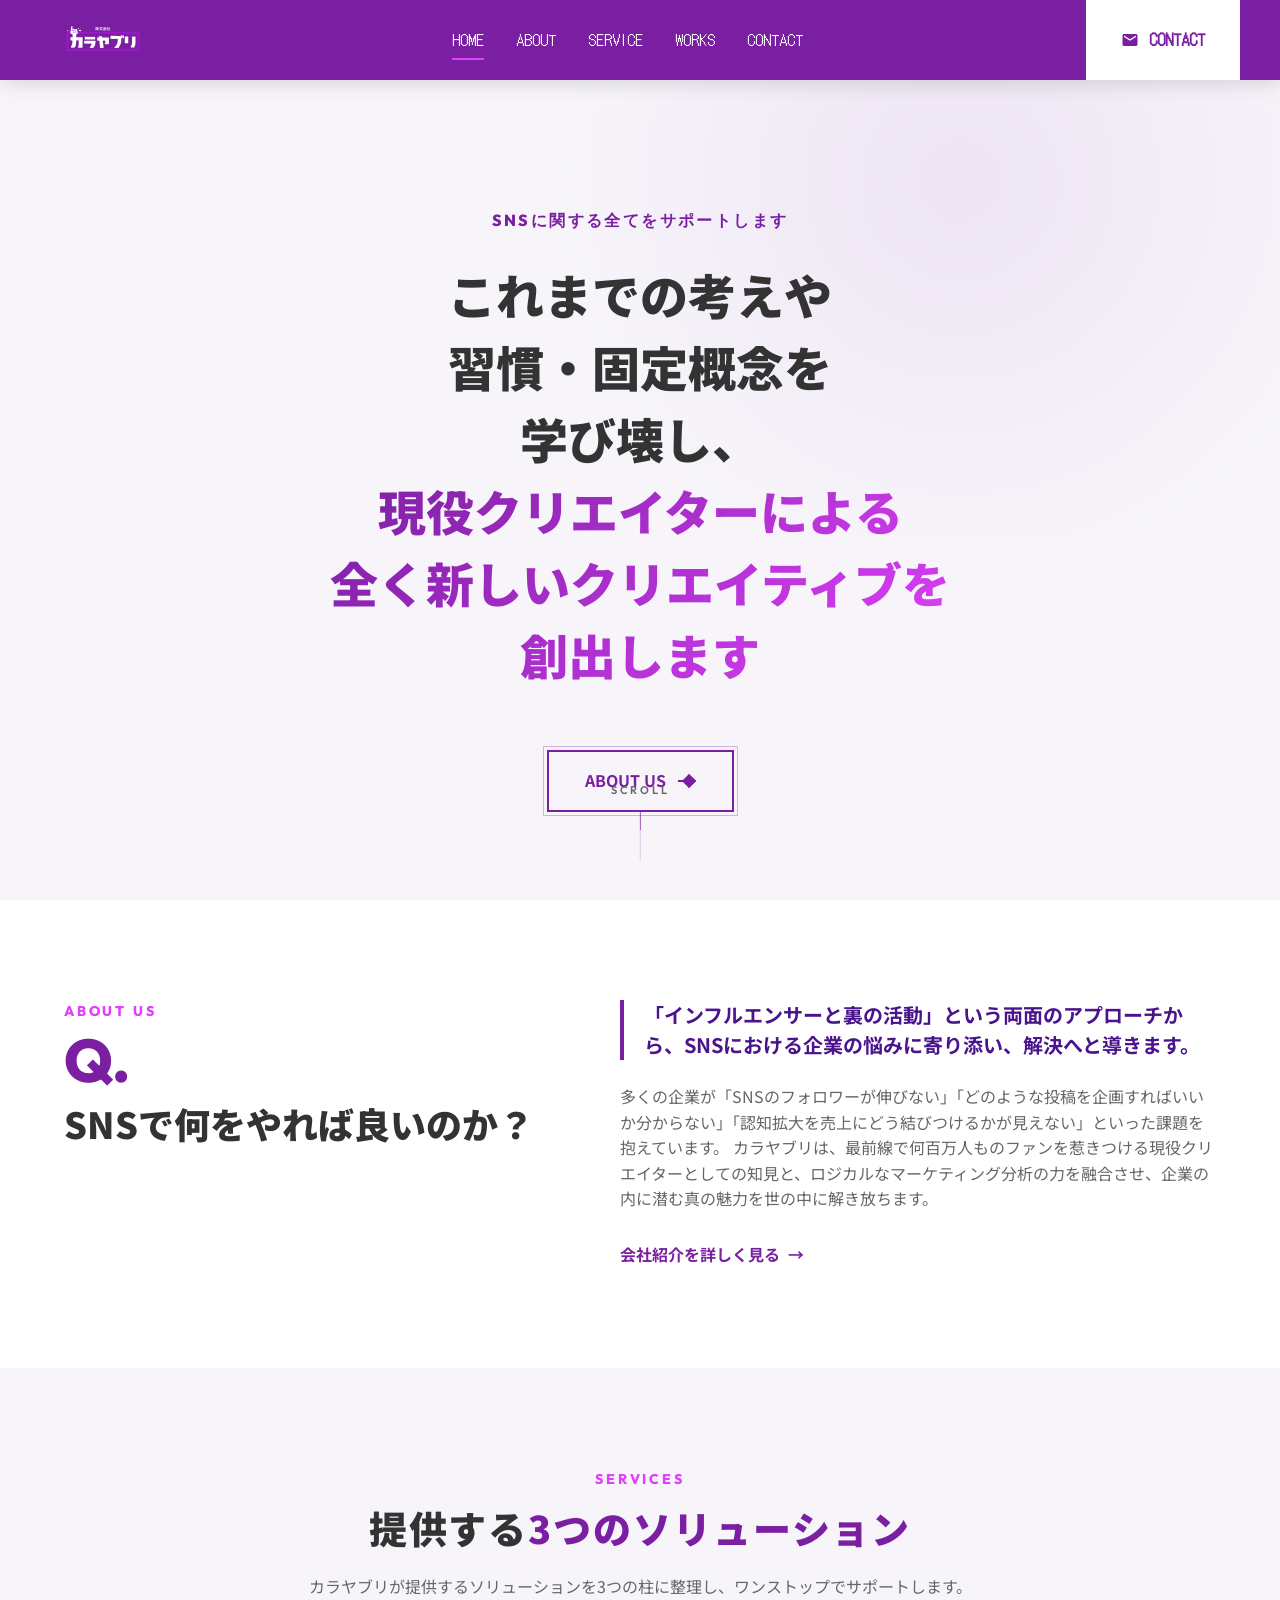
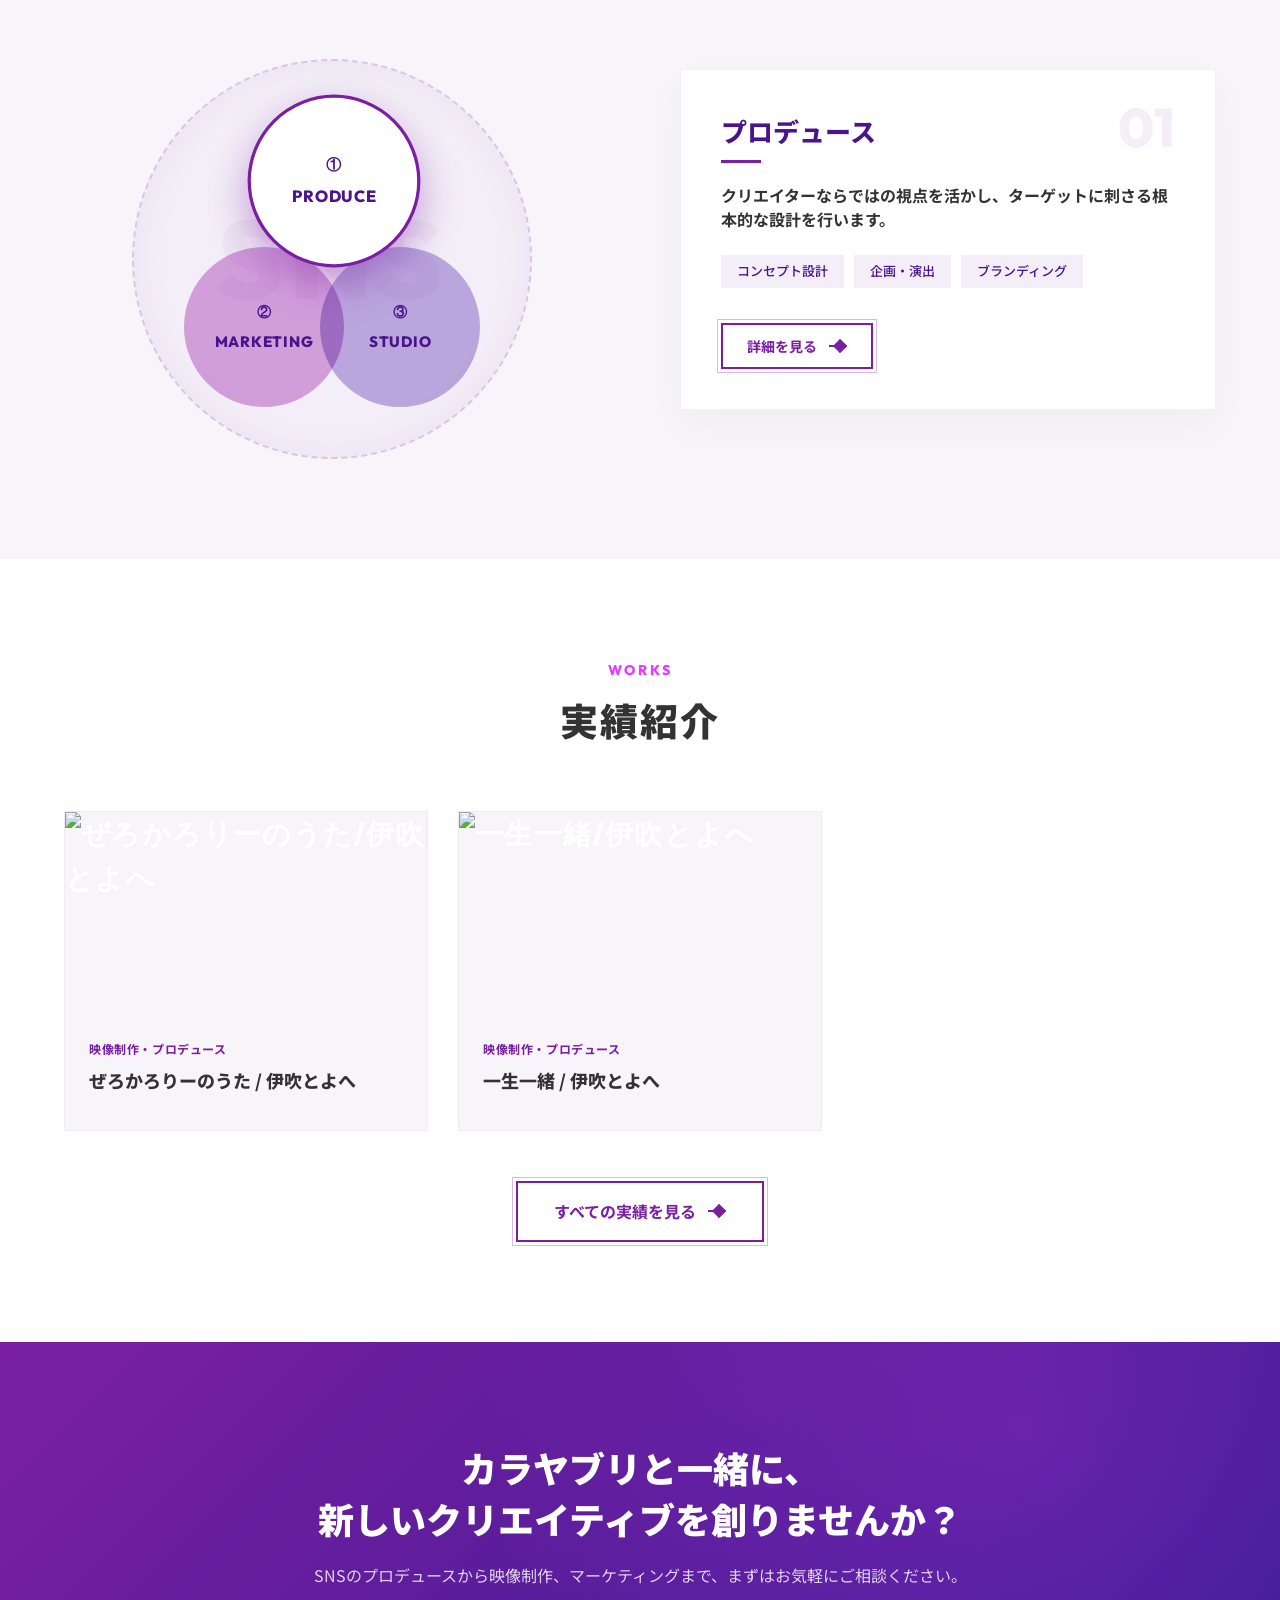
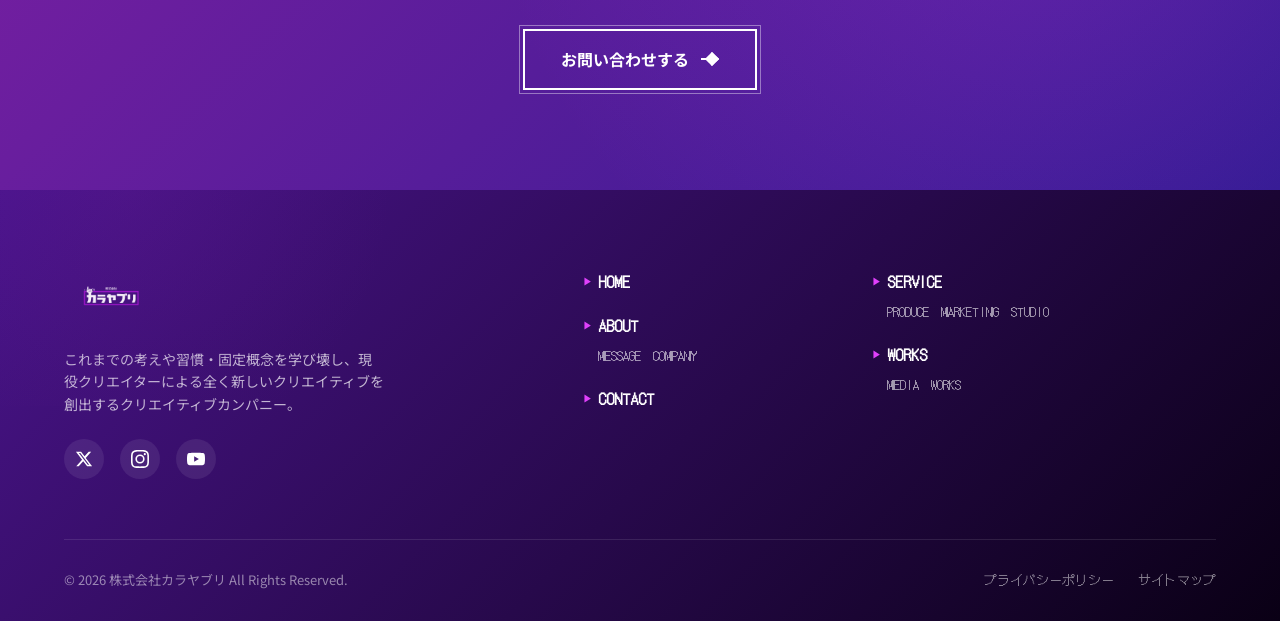
==== index.html @ 34d15735 "feat: 株式会社カラヤブリ コーポレートサイト初期リリース・更新適用" ====
<!DOCTYPE html>
<html lang="ja">
<head>
  <meta charset="UTF-8">
  <meta name="viewport" content="width=device-width, initial-scale=1.0">
  <title>株式会社カラヤブリ | 常識を学び壊し、新しいクリエイティブを創出する</title>
  <meta name="description" content="株式会社カラヤブリは、現役クリエイターによるプロデュース、マーケティング、映像制作を通じて、企業のSNSの悩みに寄り添いワンストップで解決へ導くクリエイティブカンパニーです。">
  <link rel="stylesheet" href="css/common.css?v=20260608">
  <link rel="stylesheet" href="css/pages.css?v=20260608">
</head>
<body>

  <script>
    // 同一セッションでの2回目以降のアクセス時はオープニングアニメーションをスキップ
    if (sessionStorage.getItem('visited-karayaburi')) {
      document.write('<style>#opening-overlay { display: none !important; }</style>');
    }
  </script>

  <!-- --- OPENING ANIMATION OVERLAY --- -->
  <div id="opening-overlay">
    <div class="opening-container">
      <div class="opening-logo-wrapper">
        <img id="opening-logo-img" src="assets/images/logo_outline.png" alt="株式会社カラヤブリ" style="width: 100%; max-width: 320px; height: auto; display: block; margin: 0 auto; opacity: 0;">
      </div>
    </div>
  </div>

  <!-- --- HEADER --- -->
  <header class="header">
    <div class="header-container">
      <a href="index.html" class="logo-link">
        <img src="assets/images/logo_outline.png" alt="株式会社カラヤブリ" class="logo-img">
      </a>
      
      <button class="hamburger-btn" aria-label="メニューを開く">
        <span></span>
        <span></span>
        <span></span>
      </button>

      <nav class="nav-menu">
        <div class="nav-item active"><a href="index.html">HOME</a></div>
        <div class="nav-item"><a href="about.html">ABOUT</a></div>
        <div class="nav-item"><a href="service.html">SERVICE</a></div>
        <div class="nav-item"><a href="works.html">WORKS</a></div>
        <div class="nav-item"><a href="contact.html">CONTACT</a></div>
        <a href="contact.html" class="nav-item-contact" style="display: none;">CONTACT</a>
      </nav>

      <a href="contact.html" class="header-contact-btn">
        <svg viewBox="0 0 24 24">
          <path d="M20 4H4c-1.1 0-1.99.9-1.99 2L2 18c0 1.1.9 2 2 2h16c1.1 0 2-.9 2-2V6c0-1.1-.9-2-2-2zm0 4l-8 5-8-5V6l8 5 8-5v2z"/>
        </svg>
        <span>CONTACT</span>
      </a>
    </div>
  </header>

  <!-- --- HERO SECTION --- -->
  <section class="hero">
    <div class="hero-bg-glow"></div>
    <div class="container hero-container-inner hero-text-only">
      <div class="hero-content">
        <p class="hero-sub">SNSに関する全てをサポートします</p>
        <h1 class="hero-title">
          これまでの考えや<br>
          習慣・固定概念を<br>
          学び壊し、<br>
          <span>現役クリエイターによる<br>全く新しいクリエイティブを<br>創出します</span>
        </h1>
        <div class="hero-action">
          <a href="about.html" class="btn-yaburi">
            <span>ABOUT US</span>
            <span class="arrow"></span>
          </a>
        </div>
      </div>
    </div>
    <div class="scroll-indicator">
      <span class="scroll-text">SCROLL</span>
      <div class="scroll-line"></div>
    </div>
  </section>

  <!-- --- ABOUT SECTION (Intro) --- -->
  <section class="home-about section-padding">
    <div class="container">
      <div class="home-about-grid">
        <div class="reveal-fade">
          <p class="section-subtitle">About Us</p>
          <!-- Q-styled Heading for problem raising -->
          <h2 class="problem-heading">
            <span class="q-badge">Q.</span> SNSで何をやれば良いのか？
          </h2>
        </div>
        <div class="reveal-fade reveal-delay-2">
          <p class="problem-answer">
            「インフルエンサーと裏の活動」という両面のアプローチから、SNSにおける企業の悩みに寄り添い、解決へと導きます。
          </p>
          <p class="problem-desc">
            多くの企業が「SNSのフォロワーが伸びない」「どのような投稿を企画すればいいか分からない」「認知拡大を売上にどう結びつけるかが見えない」といった課題を抱えています。
            カラヤブリは、最前線で何百万人ものファンを惹きつける現役クリエイターとしての知見と、ロジカルなマーケティング分析の力を融合させ、企業の内に潜む真の魅力を世の中に解き放ちます。
          </p>
          <a href="about.html" class="link-arrow">会社紹介を詳しく見る</a>
        </div>
      </div>
    </div>
  </section>

  <!-- --- SERVICE SECTION (Intro) --- -->
  <section class="home-service section-padding">
    <div class="container">
      <div class="section-title-wrap reveal-fade">
        <p class="section-subtitle">Services</p>
        <h2 class="section-title">提供する<span>3つのソリューション</span></h2>
        <p class="section-desc-sub">カラヤブリが提供するソリューションを3つの柱に整理し、ワンストップでサポートします。</p>
      </div>

      <!-- Interactive Venn Diagram Visualization -->
      <div class="service-diagram-container reveal-fade">
        <div class="service-diagram-wrap venn-style">
          <!-- Large Base representing SNS Area -->
          <div class="service-circle-bg">
            <span class="sns-bg-text">SNS</span>
            
            <!-- Three overlapping nested circles -->
            <div class="service-diag-part part-produce active" data-service="produce">
              <span class="part-num">①</span>
              <span class="part-label">PRODUCE</span>
            </div>
            
            <div class="service-diag-part part-marketing" data-service="marketing">
              <span class="part-num">②</span>
              <span class="part-label">MARKETING</span>
            </div>
            
            <div class="service-diag-part part-video" data-service="video">
              <span class="part-num">③</span>
              <span class="part-label">STUDIO</span>
            </div>
          </div>
        </div>

        <!-- Detail Cards switcher linked to diagram hover -->
        <div class="service-details-wrap">
          <!-- Card 1 -->
          <div class="service-detail-card active" id="service-detail-produce">
            <div class="card-num">01</div>
            <h3>プロデュース</h3>
            <p class="service-lead">クリエイターならではの視点を活かし、ターゲットに刺さる根本的な設計を行います。</p>
            <ul class="service-tags">
              <li>コンセプト設計</li>
              <li>企画・演出</li>
              <li>ブランディング</li>
            </ul>
            <a href="service.html" class="btn-yaburi small-btn">
              <span>詳細を見る</span>
              <span class="arrow"></span>
            </a>
          </div>
          <!-- Card 2 -->
          <div class="service-detail-card" id="service-detail-marketing">
            <div class="card-num">02</div>
            <h3>マーケティング</h3>
            <p class="service-lead">データやトレンドを活用し、SNSをビジネスの具体的な成果（売上や認知拡大）へ直結させます。</p>
            <ul class="service-tags">
              <li>マネタイズ</li>
              <li>集客</li>
              <li>広告運用</li>
              <li>分析</li>
            </ul>
            <a href="service.html" class="btn-yaburi small-btn">
              <span>詳細を見る</span>
              <span class="arrow"></span>
            </a>
          </div>
          <!-- Card 3 -->
          <div class="service-detail-card" id="service-detail-video">
            <div class="card-num">03</div>
            <h3>映像制作</h3>
            <p class="service-lead">企画から撮影・編集まで、あらゆるフォーマットに対応し、高品質なクリエイティブを制作します。</p>
            <ul class="service-tags">
              <li>広告動画</li>
              <li>ブランドCM</li>
              <li>スチール撮影</li>
              <li>SNS縦型動画</li>
            </ul>
            <a href="service.html" class="btn-yaburi small-btn">
              <span>詳細を見る</span>
              <span class="arrow"></span>
            </a>
          </div>
        </div>
      </div>
    </div>
  </section>

  <!-- --- WORKS SECTION (Intro) --- -->
  <section class="home-works section-padding">
    <div class="container">
      <div class="section-title-wrap reveal-fade">
        <p class="section-subtitle">Works</p>
        <h2 class="section-title">実績紹介</h2>
      </div>



      <!-- Video Works Showcase (Cards linking to YouTube) -->
      <div class="works-grid reveal-fade reveal-delay-2">
        <!-- Work 1 -->
        <a href="https://youtu.be/A1MLXP5Tsn0?si=dBFtoSz1M7Hn-1nl" target="_blank" class="works-card play-hover">
          <div class="works-thumbnail-wrapper">
            <div class="works-thumbnail">
              <img src="https://img.youtube.com/vi/A1MLXP5Tsn0/hqdefault.jpg" alt="ぜろかろりーのうた/伊吹とよへ" style="width: 100%; height: 100%; object-fit: cover;">
              <div class="play-icon-overlay">
                <svg viewBox="0 0 24 24"><path d="M8 5v14l11-7z"/></svg>
              </div>
            </div>
          </div>
          <div class="works-info">
            <span class="works-tag">映像制作・プロデュース</span>
            <h3 class="works-item-title">ぜろかろりーのうた / 伊吹とよへ</h3>
          </div>
        </a>

        <!-- Work 2 -->
        <a href="https://youtu.be/VbT0x2Kn_CU?si=xGglia--JVnFMGNK" target="_blank" class="works-card play-hover">
          <div class="works-thumbnail-wrapper">
            <div class="works-thumbnail">
              <img src="https://img.youtube.com/vi/VbT0x2Kn_CU/hqdefault.jpg" alt="一生一緒/伊吹とよへ" style="width: 100%; height: 100%; object-fit: cover;">
              <div class="play-icon-overlay">
                <svg viewBox="0 0 24 24"><path d="M8 5v14l11-7z"/></svg>
              </div>
            </div>
          </div>
          <div class="works-info">
            <span class="works-tag">映像制作・プロデュース</span>
            <h3 class="works-item-title">一生一緒 / 伊吹とよへ</h3>
          </div>
        </a>
      </div>

      <div class="works-more-btn reveal-fade reveal-delay-3" style="text-align: center; margin-top: 50px;">
        <a href="works.html" class="btn-yaburi">
          <span>すべての実績を見る</span>
          <span class="arrow"></span>
        </a>
      </div>
    </div>
  </section>


  <!-- --- CONTACT BANNER --- -->
  <section class="contact-banner section-padding">
    <div class="container reveal-fade">
      <div class="contact-banner-inner">
        <h2 class="banner-title">カラヤブリと一緒に、<br>新しいクリエイティブを創りませんか？</h2>
        <p class="banner-text">SNSのプロデュースから映像制作、マーケティングまで、まずはお気軽にご相談ください。</p>
        <a href="contact.html" class="btn-yaburi white-ver">
          <span>お問い合わせする</span>
          <span class="arrow"></span>
        </a>
      </div>
    </div>
  </section>

  <!-- --- FOOTER --- -->
  <footer class="footer">
    <div class="container">
      <div class="footer-main">
        <div class="footer-brand">
          <img src="assets/images/logo_outline.png" alt="株式会社カラヤブリ" class="footer-logo">
          <p class="desc">
            これまでの考えや習慣・固定概念を学び壊し、現役クリエイターによる全く新しいクリエイティブを創出するクリエイティブカンパニー。
          </p>
          <div class="footer-socials">
            <a href="#" class="footer-social-link" aria-label="X">
              <svg viewBox="0 0 24 24"><path d="M18.244 2.25h3.308l-7.227 8.26 8.502 11.24H16.17l-5.214-6.817L4.99 21.75H1.68l7.73-8.835L1.254 2.25H8.08l4.713 6.231zm-1.161 17.52h1.833L7.084 4.126H5.117z"/></svg>
            </a>
            <a href="#" class="footer-social-link" aria-label="Instagram">
              <svg viewBox="0 0 24 24"><path d="M12 2.163c3.204 0 3.584.012 4.85.07 3.252.148 4.771 1.691 4.919 4.919.058 1.265.069 1.645.069 4.849 0 3.205-.012 3.584-.069 4.849-.149 3.225-1.664 4.771-4.919 4.919-1.266.058-1.644.07-4.85.07-3.204 0-3.584-.012-4.849-.07-3.26-.149-4.771-1.699-4.919-4.92-.058-1.265-.07-1.644-.07-4.849 0-3.204.013-3.583.07-4.849.149-3.227 1.664-4.771 4.919-4.919 1.266-.057 1.645-.069 4.849-.069zM12 0C8.741 0 8.333.014 7.053.072 2.695.272.273 2.69.073 7.051.014 8.333 0 8.741 0 12c0 3.259.014 3.668.072 4.948.2 4.358 2.618 6.78 6.98 6.98 1.281.058 1.689.072 4.948.072 3.259 0 3.668-.014 4.948-.072 4.354-.2 6.782-2.618 6.979-6.98.059-1.28.073-1.689.073-4.948 0-3.259-.014-3.667-.072-4.947-.196-4.354-2.617-6.78-6.979-6.98C15.668.014 15.259 0 12 0zm0 5.838a6.162 6.162 0 100 12.324 6.162 6.162 0 000-12.324zM12 16a4 4 0 110-8 4 4 0 010 8zm6.406-11.845a1.44 1.44 0 100 2.881 1.44 1.44 0 000-2.881z"/></svg>
            </a>
            <a href="#" class="footer-social-link" aria-label="YouTube">
              <svg viewBox="0 0 24 24"><path d="M23.498 6.163a3.003 3.003 0 00-2.11-2.11C19.518 3.545 12 3.545 12 3.545s-7.518 0-9.388.508a3.003 3.003 0 00-2.11 2.11C0 8.033 0 12 0 12s0 3.967.502 5.837a3.003 3.003 0 002.11 2.11c1.87.508 9.388.508 9.388.508s7.518 0 9.388-.508a3.003 3.003 0 002.11-2.11C24 15.967 24 12 24 12s0-3.967-.502-5.837zM9.545 15.568V8.432L15.818 12l-6.273 3.568z"/></svg>
            </a>
          </div>
        </div>

        <!-- Hierarchy Links -->
        <div class="footer-hierarchy-col">
          <div class="footer-hierarchy-group">
            <a href="index.html" class="footer-hierarchy-parent">HOME</a>
          </div>
          <div class="footer-hierarchy-group">
            <a href="about.html" class="footer-hierarchy-parent">ABOUT</a>
            <div class="footer-hierarchy-children">
              <a href="about.html#message" class="footer-hierarchy-child">MESSAGE</a>
              <a href="about.html#company" class="footer-hierarchy-child">COMPANY</a>
            </div>
          </div>
          <div class="footer-hierarchy-group">
            <a href="contact.html" class="footer-hierarchy-parent">CONTACT</a>
          </div>
        </div>

        <div class="footer-hierarchy-col">
          <div class="footer-hierarchy-group">
            <a href="service.html" class="footer-hierarchy-parent">SERVICE</a>
            <div class="footer-hierarchy-children">
              <a href="service.html#produce" class="footer-hierarchy-child">PRODUCE</a>
              <a href="service.html#marketing" class="footer-hierarchy-child">MARKETING</a>
              <a href="service.html#video" class="footer-hierarchy-child">STUDIO</a>
            </div>
          </div>
          <div class="footer-hierarchy-group">
            <a href="works.html" class="footer-hierarchy-parent">WORKS</a>
            <div class="footer-hierarchy-children">
              <a href="works.html#own-media" class="footer-hierarchy-child">MEDIA</a>
              <a href="works.html#video-works" class="footer-hierarchy-child">WORKS</a>
            </div>
          </div>
        </div>
      </div>

      <div class="footer-bottom">
        <p class="copyright">&copy; 2026 株式会社カラヤブリ All Rights Reserved.</p>
        <div class="footer-bottom-links">
          <a href="#" class="footer-bottom-link">プライバシーポリシー</a>
          <a href="#" class="footer-bottom-link">サイトマップ</a>
        </div>
      </div>
    </div>
  </footer>

  <script src="js/gsap.min.js"></script>
  <script src="js/main.js?v=20260608"></script>
</body>
</html>
---- css/common.css ----
@import url('https://fonts.googleapis.com/css2?family=DotGothic16&family=Noto+Sans+JP:wght@300;400;500;700;900&family=Outfit:wght@300;400;600;800&display=swap');

/* --- CSS Variables --- */
:root {
  --primary-color: #7B1FA2;      /* ディープパープル */
  --primary-light: #9C27B0;
  --primary-dark: #4A148C;
  --accent-color: #E040FB;       /* ネオンバイオレット */
  --base-color: #FFFFFF;
  --bg-color: #F7F5FA;           /* 極めて薄いグレー・パープル */
  --text-dark: #333333;
  --text-muted: #666666;
  --text-light: #FFFFFF;
  --font-jp: 'Noto Sans JP', sans-serif;
  --font-en: 'Outfit', sans-serif;
  --font-pixel: 'DotGothic16', sans-serif;
  --transition-smooth: all 0.4s cubic-bezier(0.25, 1, 0.5, 1);
  --transition-fast: all 0.2s ease;
  --header-height: 80px;
}

/* --- Reset & Base Styles --- */
*, *::before, *::after {
  box-sizing: border-box;
  margin: 0;
  padding: 0;
}

html {
  scroll-behavior: smooth;
  font-size: 16px;
}

body {
  font-family: var(--font-jp);
  background-color: var(--bg-color);
  color: var(--text-dark);
  line-height: 1.6;
  overflow-x: hidden;
  -webkit-font-smoothing: antialiased;
}

a {
  color: inherit;
  text-decoration: none;
  transition: var(--transition-fast);
}

img {
  max-width: 100%;
  height: auto;
  display: block;
}

li {
  list-style: none;
}

/* --- Layout Containers --- */
.container {
  max-width: 1200px;
  margin: 0 auto;
  padding: 0 24px;
  width: 100%;
}

.section-padding {
  padding: 100px 0;
}

/* --- Custom Scrollbar --- */
::-webkit-scrollbar {
  width: 8px;
}
::-webkit-scrollbar-track {
  background: var(--bg-color);
}
::-webkit-scrollbar-thumb {
  background: var(--primary-light);
  border-radius: 4px;
}
::-webkit-scrollbar-thumb:hover {
  background: var(--primary-color);
}

/* --- Mouse Stalker (Custom Cursor) --- */
.mouse-stalker-dot,
.mouse-stalker-circle {
  position: fixed;
  top: 0;
  left: 0;
  border-radius: 50%;
  pointer-events: none;
  z-index: 9999;
  transform: translate(-50%, -50%);
  transition: width 0.3s, height 0.3s, background-color 0.3s, border-color 0.3s;
}

.mouse-stalker-dot {
  width: 8px;
  height: 8px;
  background-color: var(--primary-color);
}

.mouse-stalker-circle {
  width: 40px;
  height: 40px;
  border: 1px solid rgba(123, 31, 162, 0.4);
  will-change: transform;
}

/* Cursor Hover States */
body.cursor-hover .mouse-stalker-dot {
  width: 4px;
  height: 4px;
  background-color: var(--accent-color);
}

body.cursor-hover .mouse-stalker-circle {
  width: 60px;
  height: 60px;
  border-color: var(--accent-color);
  background-color: rgba(224, 64, 251, 0.05);
  box-shadow: 0 0 15px rgba(224, 64, 251, 0.3);
}

/* Add view badge inside stalker */
.mouse-stalker-circle::after {
  content: '';
  position: absolute;
  top: 50%;
  left: 50%;
  transform: translate(-50%, -50%);
  font-family: var(--font-en);
  font-size: 10px;
  font-weight: 800;
  color: var(--accent-color);
  letter-spacing: 0.1em;
  opacity: 0;
  transition: opacity 0.3s;
}

body.cursor-hover-view .mouse-stalker-circle::after {
  content: 'VIEW';
  opacity: 1;
}

body.cursor-hover-play .mouse-stalker-circle::after {
  content: 'PLAY';
  opacity: 1;
}

@media (max-width: 1024px) {
  /* Disable custom cursor on touch devices */
  .mouse-stalker-dot,
  .mouse-stalker-circle {
    display: none !important;
  }
}

/* --- Header Styles --- */
.header {
  position: fixed;
  top: 0;
  left: 0;
  width: 100%;
  height: var(--header-height);
  background-color: var(--primary-color); /* 紫に変更 */
  backdrop-filter: blur(10px);
  -webkit-backdrop-filter: blur(10px);
  z-index: 1000;
  box-shadow: 0 2px 20px rgba(0, 0, 0, 0.15);
  transition: var(--transition-smooth);
}

.header.header-scrolled {
  height: 70px;
  background-color: var(--primary-dark); /* スクロール後は深い紫 */
  box-shadow: 0 4px 30px rgba(0, 0, 0, 0.2);
}

.header-container {
  display: flex;
  justify-content: space-between;
  align-items: center;
  height: 100%;
  max-width: 1440px;
  margin: 0 auto;
  padding: 0 40px;
  position: relative;
}

.logo-link {
  display: flex;
  align-items: center;
  height: 100%;
}

.logo-img {
  height: 100%;
  max-height: 80px;
  padding: 4px 0;
  object-fit: contain;
  transition: var(--transition-smooth);
}

.header-scrolled .logo-img {
  height: 100%;
  max-height: 70px;
  padding: 2px 0;
}

.nav-menu {
  display: flex;
  align-items: center;
  gap: 32px;
  height: 100%;
}

.nav-item {
  position: relative;
  font-family: var(--font-pixel); /* ピクセル風フォント */
  font-weight: 500;
  font-size: 15px;
  color: var(--text-light); /* 文字色を白に変更 */
}

.nav-item a {
  padding: 8px 0;
  display: inline-block;
}

.nav-item a::after {
  content: '';
  position: absolute;
  bottom: 0;
  left: 0;
  width: 0;
  height: 2px;
  background-color: var(--accent-color); /* アンダーラインをネオンバイオレットに */
  transition: var(--transition-smooth);
}

.nav-item:hover a::after,
.nav-item.active a::after {
  width: 100%;
}

/* Contact Button inside Header */
.header-contact-btn {
  display: flex;
  align-items: center;
  justify-content: center;
  gap: 10px;
  background-color: var(--base-color); /* ボタン背景を白に変更 */
  color: var(--primary-color) !important; /* テキスト色を紫に */
  font-family: var(--font-pixel); /* ピクセル風フォント */
  font-weight: 600;
  height: 100%;
  padding: 0 35px;
  transition: var(--transition-smooth);
  position: relative;
  overflow: hidden;
}

.header-contact-btn::before {
  content: '';
  position: absolute;
  top: 0;
  left: -100%;
  width: 100%;
  height: 100%;
  background: linear-gradient(90deg, transparent, rgba(255, 255, 255, 0.2), transparent);
  transition: 0.5s;
}

.header-contact-btn:hover {
  background-color: var(--accent-color); /* ホバー時はネオンバイオレット */
  color: var(--text-light) !important; /* 白文字に */
  box-shadow: 0 0 20px rgba(224, 64, 251, 0.6);
}

.header-contact-btn:hover::before {
  left: 100%;
}

.header-contact-btn svg {
  width: 18px;
  height: 18px;
  fill: currentColor;
  transition: var(--transition-smooth);
}

.header-contact-btn:hover svg {
  transform: scale(1.1) rotate(-5deg);
}

/* Hamburger Menu Button */
.hamburger-btn {
  display: none;
  flex-direction: column;
  justify-content: space-between;
  width: 30px;
  height: 20px;
  background: transparent;
  border: none;
  cursor: pointer;
  z-index: 1100;
}

.hamburger-btn span {
  display: block;
  width: 100%;
  height: 2px;
  background-color: var(--text-light); /* 白に変更 */
  transition: var(--transition-smooth);
  transform-origin: left center;
}

/* --- Mobile Menu --- */
@media (max-width: 1024px) {
  .header-container {
    padding: 0 24px;
  }
  .nav-menu {
    position: fixed;
    top: 0;
    right: -100%;
    width: 80%;
    max-width: 400px;
    height: 100vh;
    background-color: rgba(255, 255, 255, 0.98);
    box-shadow: -10px 0 30px rgba(0, 0, 0, 0.1);
    flex-direction: column;
    justify-content: center;
    align-items: flex-start;
    padding: 100px 40px;
    gap: 24px;
    transition: var(--transition-smooth);
  }

  .nav-menu.active {
    right: 0;
  }

  .nav-item {
    width: 100%;
    font-size: 20px;
    color: var(--text-dark);
  }

  .header-contact-btn {
    display: none; /* In mobile, place contact in navigation menu or footer */
  }

  .nav-item-contact {
    display: flex !important;
    width: 100%;
    background-color: var(--primary-color);
    color: #fff !important;
    padding: 15px;
    border-radius: 8px;
    justify-content: center;
    align-items: center;
    font-size: 18px;
    margin-top: 20px;
  }

  .hamburger-btn {
    display: flex;
  }

  .hamburger-btn.active span {
    background-color: var(--text-dark);
  }

  .hamburger-btn.active span:nth-child(1) {
    transform: rotate(45deg);
  }
  .hamburger-btn.active span:nth-child(2) {
    opacity: 0;
  }
  .hamburger-btn.active span:nth-child(3) {
    transform: rotate(-45deg);
  }
}

/* --- Footer Styles --- */
.footer {
  background: linear-gradient(135deg, #4A148C 0%, #0A0015 100%);
  color: var(--text-light);
  padding: 80px 0 30px;
  position: relative;
  overflow: hidden;
}

.footer::before {
  content: '';
  position: absolute;
  top: -50%;
  left: -20%;
  width: 60%;
  height: 100%;
  background: radial-gradient(circle, rgba(123, 31, 162, 0.15) 0%, transparent 60%);
  pointer-events: none;
}

.footer-main {
  display: grid;
  grid-template-columns: 2fr 1fr 1.5fr;
  gap: 60px;
  margin-bottom: 60px;
}

@media (max-width: 768px) {
  .footer-main {
    grid-template-columns: 1fr;
    gap: 40px;
  }
}

.footer-brand .footer-logo {
  height: 54px;
  margin-bottom: 24px;
}

.footer-brand .desc {
  font-size: 14px;
  color: rgba(255, 255, 255, 0.7);
  max-width: 320px;
  margin-bottom: 24px;
}

.footer-socials {
  display: flex;
  gap: 16px;
}

.footer-social-link {
  width: 40px;
  height: 40px;
  border-radius: 50%;
  background-color: rgba(255, 255, 255, 0.08);
  display: flex;
  align-items: center;
  justify-content: center;
  transition: var(--transition-smooth);
}

.footer-social-link:hover {
  background-color: var(--accent-color);
  transform: translateY(-3px);
  box-shadow: 0 0 15px rgba(224, 64, 251, 0.6);
}

.footer-social-link svg {
  width: 18px;
  height: 18px;
  fill: var(--text-light);
}

.footer-links-title {
  font-family: var(--font-pixel); /* ピクセル風フォント */
  font-size: 16px;
  font-weight: 700;
  margin-bottom: 24px;
  position: relative;
  padding-bottom: 8px;
}

.footer-links-title::after {
  content: '';
  position: absolute;
  bottom: 0;
  left: 0;
  width: 30px;
  height: 2px;
  background-color: var(--accent-color);
}

.footer-links-list {
  display: flex;
  flex-direction: column;
  gap: 12px;
}

.footer-link-item {
  font-family: var(--font-pixel); /* ピクセル風フォント */
  font-size: 14px;
  color: rgba(255, 255, 255, 0.7);
  transition: var(--transition-fast);
}

.footer-link-item:hover {
  color: var(--accent-color);
  padding-left: 5px;
}

/* Footer Hierarchy Links */
.footer-hierarchy-col {
  display: flex;
  flex-direction: column;
  gap: 20px;
}

.footer-hierarchy-group {
  display: flex;
  flex-direction: column;
  gap: 8px;
}

.footer-hierarchy-parent {
  font-family: var(--font-pixel); /* ピクセル風フォント */
  font-weight: 700;
  font-size: 15px;
  color: var(--text-light);
  display: flex;
  align-items: center;
  gap: 6px;
}

.footer-hierarchy-parent::before {
  content: '▶';
  font-size: 9px;
  color: var(--accent-color);
}

.footer-hierarchy-children {
  display: flex;
  flex-wrap: wrap;
  gap: 12px;
  padding-left: 15px;
}

.footer-hierarchy-child {
  font-family: var(--font-pixel); /* ピクセル風フォント */
  font-size: 13px;
  color: rgba(255, 255, 255, 0.6);
}

.footer-hierarchy-child:hover {
  color: var(--accent-color);
}

.footer-bottom {
  border-top: 1px solid rgba(255, 255, 255, 0.1);
  padding-top: 30px;
  display: flex;
  justify-content: space-between;
  align-items: center;
  flex-wrap: wrap;
  gap: 20px;
}

.footer-bottom .copyright {
  font-size: 13px;
  color: rgba(255, 255, 255, 0.5);
}

.footer-bottom-links {
  display: flex;
  gap: 24px;
}

.footer-bottom-link {
  font-family: var(--font-pixel); /* ピクセル風フォント */
  font-size: 13px;
  color: rgba(255, 255, 255, 0.5);
}

.footer-bottom-link:hover {
  color: var(--accent-color);
}

@media (max-width: 768px) {
  .footer-bottom {
    flex-direction: column-reverse;
    align-items: center;
    text-align: center;
  }
}

/* --- Common UI Components & Shatter Effect --- */
/* Common Sections Heading */
.section-title-wrap {
  text-align: center;
  margin-bottom: 60px;
  position: relative;
}

.section-title {
  font-family: var(--font-jp);
  font-weight: 900;
  font-size: 38px;
  letter-spacing: 0.05em;
  color: var(--text-dark);
  display: inline-block;
  position: relative;
  z-index: 1;
}

.section-title span {
  color: var(--primary-color);
}

.section-subtitle {
  font-family: var(--font-en);
  font-weight: 800;
  font-size: 14px;
  color: var(--accent-color);
  letter-spacing: 0.2em;
  text-transform: uppercase;
  margin-bottom: 8px;
}

/* Shatter Effect Button (KARA-YABURI style) */
.btn-yaburi {
  display: inline-flex;
  align-items: center;
  justify-content: center;
  gap: 12px;
  background-color: transparent;
  color: var(--primary-color);
  font-weight: 700;
  font-size: 16px;
  padding: 16px 36px;
  border: 2px solid var(--primary-color);
  position: relative;
  cursor: pointer;
  overflow: visible; /* To allow broken lines to fly out */
  transition: color 0.3s;
  z-index: 1;
  border-radius: 0; /* Keep it structural like the logo */
}

/* Base custom frame representing the broken rectangle in the logo */
.btn-yaburi::before {
  content: '';
  position: absolute;
  top: -6px;
  left: -6px;
  right: -6px;
  bottom: -6px;
  border: 1px solid rgba(123, 31, 162, 0.3);
  pointer-events: none;
  transition: var(--transition-smooth);
}

/* Inner filling on hover */
.btn-yaburi::after {
  content: '';
  position: absolute;
  top: 0;
  left: 0;
  width: 100%;
  height: 100%;
  background-color: var(--primary-color);
  z-index: -1;
  transform: scaleX(0);
  transform-origin: right;
  transition: transform 0.4s cubic-bezier(0.77, 0, 0.175, 1);
}

.btn-yaburi:hover {
  color: var(--text-light);
}

.btn-yaburi:hover::after {
  transform: scaleX(1);
  transform-origin: left;
}

.btn-yaburi:hover::before {
  border-color: var(--accent-color);
  transform: scale(1.05);
  box-shadow: 0 0 15px rgba(224, 64, 251, 0.3);
}

/* Shattering arrow inside button */
.btn-yaburi .arrow {
  display: inline-block;
  width: 18px;
  height: 18px;
  position: relative;
  transition: var(--transition-smooth);
}

.btn-yaburi .arrow::before,
.btn-yaburi .arrow::after {
  content: '';
  position: absolute;
  background-color: currentColor;
}

.btn-yaburi .arrow::before {
  top: 8px;
  left: 0;
  width: 14px;
  height: 2px;
}

.btn-yaburi .arrow::after {
  top: 4px;
  right: 2px;
  width: 10px;
  height: 10px;
  border-top: 2px solid currentColor;
  border-right: 2px solid currentColor;
  transform: rotate(45deg);
}

.btn-yaburi:hover .arrow {
  transform: translateX(6px);
}

/* --- Scroll Animation (JS classes) --- */
.reveal-fade {
  opacity: 0;
  transform: translateY(30px);
  transition: opacity 0.8s ease, transform 0.8s ease;
}

.reveal-fade.revealed {
  opacity: 1;
  transform: translateY(0);
}

.reveal-delay-1 { transition-delay: 0.15s; }
.reveal-delay-2 { transition-delay: 0.3s; }
.reveal-delay-3 { transition-delay: 0.45s; }
---- css/pages.css ----
/* --- HERO SECTION --- */
.hero {
  position: relative;
  min-height: 100vh;
  padding-top: calc(var(--header-height) + 40px);
  display: flex;
  align-items: center;
  background-color: var(--bg-color);
  overflow: hidden;
}

.hero-bg-glow {
  position: absolute;
  top: -20%;
  right: -10%;
  width: 70%;
  height: 80%;
  background: radial-gradient(circle, rgba(123, 31, 162, 0.08) 0%, transparent 70%);
  z-index: 0;
  pointer-events: none;
}

.hero-container-inner {
  display: grid;
  grid-template-columns: 1.1fr 0.9fr;
  gap: 40px;
  align-items: center;
  position: relative;
  z-index: 1;
}

.hero-container-inner.hero-text-only {
  display: flex;
  flex-direction: column;
  justify-content: center;
  align-items: center;
  text-align: center;
  grid-template-columns: none;
  gap: 0;
  width: 100%;
}

.hero-content {
  max-width: 680px;
}

.hero-text-only .hero-content {
  max-width: 850px;
  margin: 0 auto;
  display: flex;
  flex-direction: column;
  align-items: center;
}

.hero-text-only .hero-title {
  font-size: 48px;
  line-height: 1.5;
  margin-bottom: 40px;
}

.hero-text-only .hero-sub {
  padding-left: 0;
  margin-bottom: 24px;
}

.hero-text-only .hero-sub::before {
  display: none;
}

.hero-sub {
  font-family: var(--font-en);
  font-size: 16px;
  font-weight: 800;
  color: var(--primary-color);
  letter-spacing: 0.15em;
  text-transform: uppercase;
  margin-bottom: 20px;
  position: relative;
  display: inline-block;
  padding-left: 30px;
}

.hero-sub::before {
  content: '';
  position: absolute;
  left: 0;
  top: 50%;
  transform: translateY(-50%);
  width: 20px;
  height: 2px;
  background-color: var(--primary-color);
}

.hero-title {
  font-family: var(--font-jp);
  font-weight: 900;
  font-size: 42px;
  line-height: 1.4;
  color: var(--text-dark);
  margin-bottom: 35px;
}

.hero-title span {
  background: linear-gradient(135deg, var(--primary-color) 0%, var(--accent-color) 100%);
  -webkit-background-clip: text;
  -webkit-text-fill-color: transparent;
  display: inline-block;
}

.hero-action {
  margin-top: 20px;
}

/* Hero Panels (Angled Parallax) */
.hero-visual {
  position: relative;
  width: 100%;
  height: 520px;
}

.parallax-wrapper {
  position: relative;
  width: 100%;
  height: 100%;
}

.parallax-panel {
  position: absolute;
  overflow: hidden;
  box-shadow: 0 15px 35px rgba(74, 20, 140, 0.15);
  border: 1px solid rgba(255, 255, 255, 0.3);
  transition: var(--transition-smooth);
}

.parallax-panel img {
  width: 100%;
  height: 100%;
  object-fit: cover;
  transform: scale(1.05);
  transition: transform 0.6s cubic-bezier(0.25, 1, 0.5, 1);
}

.parallax-panel:hover img {
  transform: scale(1.15);
}

/* Angled Slits Layout */
.panel-1 {
  top: 5%;
  left: 0;
  width: 52%;
  height: 60%;
  clip-path: polygon(0 0, 100% 0, 75% 100%, 0 100%);
  z-index: 2;
}

.panel-2 {
  top: 0;
  right: 0;
  width: 54%;
  height: 55%;
  clip-path: polygon(25% 0, 100% 0, 80% 100%, 0 100%);
  z-index: 1;
}

.panel-3 {
  bottom: 0;
  right: 5%;
  width: 68%;
  height: 50%;
  clip-path: polygon(15% 0, 100% 0, 100% 100%, 0 100%);
  z-index: 3;
}

/* Scroll Down Indicator */
.scroll-indicator {
  position: absolute;
  bottom: 40px;
  left: 50%;
  transform: translateX(-50%);
  display: flex;
  flex-direction: column;
  align-items: center;
  gap: 10px;
  z-index: 2;
}

.scroll-text {
  font-family: var(--font-en);
  font-size: 11px;
  font-weight: 600;
  letter-spacing: 0.25em;
  color: var(--text-muted);
}

.scroll-line {
  width: 1px;
  height: 50px;
  background-color: rgba(123, 31, 162, 0.2);
  position: relative;
  overflow: hidden;
}

.scroll-line::after {
  content: '';
  position: absolute;
  top: 0;
  left: 0;
  width: 100%;
  height: 20px;
  background-color: var(--primary-color);
  animation: scroll-down 2s infinite cubic-bezier(0.77, 0, 0.175, 1);
}

@keyframes scroll-down {
  0% { transform: translateY(-20px); }
  80% { transform: translateY(50px); }
  100% { transform: translateY(50px); }
}

@media (max-width: 1024px) {
  .hero {
    padding-top: calc(var(--header-height) + 20px);
    padding-bottom: 60px;
    min-height: auto;
  }
  .hero-container-inner {
    grid-template-columns: 1fr;
    gap: 50px;
  }
  .hero-content {
    max-width: 100%;
    text-align: center;
  }
  .hero-sub {
    padding-left: 0;
  }
  .hero-sub::before {
    display: none;
  }
  .hero-title {
    font-size: 32px;
  }
  .hero-visual {
    height: 400px;
  }
}

/* --- ABOUT SECTION --- */
.home-about {
  background-color: var(--base-color);
}

.home-about-grid {
  display: grid;
  grid-template-columns: 1fr 1.2fr;
  gap: 60px;
  align-items: flex-start;
}

@media (max-width: 900px) {
  .home-about-grid {
    grid-template-columns: 1fr;
    gap: 30px;
  }
}

.problem-heading {
  font-size: 36px;
  font-weight: 900;
  line-height: 1.3;
  color: var(--text-dark);
}

.problem-heading .q-badge {
  color: var(--primary-color);
  display: block;
  font-family: var(--font-en);
  font-size: 60px;
  font-weight: 800;
  line-height: 1;
  margin-bottom: 10px;
}

.problem-answer {
  font-size: 20px;
  font-weight: 700;
  line-height: 1.5;
  color: var(--primary-dark);
  margin-bottom: 24px;
  border-left: 4px solid var(--primary-color);
  padding-left: 20px;
}

.problem-desc {
  font-size: 16px;
  color: var(--text-muted);
  margin-bottom: 30px;
}

.link-arrow {
  display: inline-flex;
  align-items: center;
  gap: 8px;
  font-weight: 700;
  color: var(--primary-color);
  position: relative;
}

.link-arrow::after {
  content: '→';
  transition: transform 0.3s;
}

.link-arrow:hover::after {
  transform: translateX(5px);
}

/* --- SERVICE SECTION --- */
.home-service {
  background-color: var(--bg-color);
}

.section-desc-sub {
  font-size: 16px;
  color: var(--text-muted);
  margin-top: 15px;
}

.service-diagram-container {
  display: grid;
  grid-template-columns: 1fr 1fr;
  gap: 80px;
  align-items: center;
  margin-top: 40px;
}

@media (max-width: 1024px) {
  .service-diagram-container {
    grid-template-columns: 1fr;
    gap: 60px;
  }
}

/* Circle Diagram Styling (Venn Diagram) */
.service-diagram-wrap.venn-style {
  position: relative;
  width: 400px;
  height: 400px;
  margin: 0 auto;
}

.service-circle-bg {
  position: relative;
  width: 100%;
  height: 100%;
  border-radius: 50%;
  background: rgba(123, 31, 162, 0.03);
  border: 2px dashed rgba(123, 31, 162, 0.2);
  display: flex;
  align-items: center;
  justify-content: center;
  box-shadow: inset 0 0 40px rgba(123, 31, 162, 0.05);
  isolation: isolate;
}

.sns-bg-text {
  position: absolute;
  font-family: var(--font-en);
  font-weight: 900;
  font-size: 110px;
  color: rgba(123, 31, 162, 0.04);
  letter-spacing: 0.05em;
  z-index: 1;
  pointer-events: none;
  user-select: none;
}

/* Outer Parts */
.service-diag-part {
  position: absolute;
  width: 160px;
  height: 160px;
  border-radius: 50%;
  display: flex;
  flex-direction: column;
  align-items: center;
  justify-content: center;
  cursor: pointer;
  z-index: 5;
  transition: var(--transition-smooth);
  border: 2px solid transparent;
  mix-blend-mode: multiply;
}

.service-diag-part .part-num {
  font-family: var(--font-en);
  font-size: 14px;
  font-weight: 800;
  color: var(--primary-dark);
  margin-bottom: 6px;
}

.service-diag-part .part-label {
  font-family: var(--font-en);
  font-size: 15px;
  font-weight: 800;
  color: var(--primary-dark);
  letter-spacing: 0.05em;
}

/* Positions within the base circle (Venn overlap) */
.part-produce {
  top: 40px;
  left: 120px;
  background-color: rgba(225, 190, 231, 0.85);
}

.part-marketing {
  bottom: 50px;
  left: 50px;
  background-color: rgba(206, 147, 216, 0.85);
}

.part-video {
  bottom: 50px;
  right: 50px;
  background-color: rgba(179, 157, 219, 0.85);
}

/* Active states for diagram parts */
.service-diag-part:hover,
.service-diag-part.active {
  z-index: 10;
  border-color: var(--accent-color);
  box-shadow: 0 10px 30px rgba(123, 31, 162, 0.3);
  opacity: 1;
}

.service-diag-part.active {
  transform: scale(1.08);
  mix-blend-mode: normal;
  background-color: var(--base-color);
  border: 3px solid var(--primary-color);
  box-shadow: 0 15px 35px rgba(123, 31, 162, 0.4);
}

.part-produce.active {
  transform: scale(1.08);
}

/* Details Cards Swapper */
.service-details-wrap {
  position: relative;
  min-height: 380px;
}

.service-detail-card {
  position: absolute;
  top: 0;
  left: 0;
  width: 100%;
  background-color: var(--base-color);
  border-radius: 0; /* Aligning with the logo's rect design */
  border: 1px solid rgba(123, 31, 162, 0.08);
  padding: 40px;
  box-shadow: 0 15px 40px rgba(0, 0, 0, 0.03);
  opacity: 0;
  visibility: hidden;
  transform: translateY(20px);
  transition: opacity 0.5s, transform 0.5s, visibility 0.5s;
}

.service-detail-card.active {
  opacity: 1;
  visibility: visible;
  transform: translateY(0);
  position: relative;
  z-index: 2;
}

.service-detail-card .card-num {
  font-family: var(--font-en);
  font-size: 54px;
  font-weight: 800;
  line-height: 1;
  color: rgba(123, 31, 162, 0.08);
  position: absolute;
  top: 30px;
  right: 40px;
}

.service-detail-card h3 {
  font-size: 26px;
  font-weight: 800;
  color: var(--primary-dark);
  margin-bottom: 20px;
  position: relative;
}

.service-detail-card h3::after {
  content: '';
  display: block;
  width: 40px;
  height: 3px;
  background-color: var(--primary-color);
  margin-top: 8px;
}

.service-lead {
  font-size: 16px;
  font-weight: 700;
  color: var(--text-dark);
  margin-bottom: 24px;
  line-height: 1.5;
}

.service-tags {
  display: flex;
  flex-wrap: wrap;
  gap: 10px;
  margin-bottom: 35px;
}

.service-tags li {
  font-size: 13px;
  font-weight: 500;
  background-color: #F3EEF8;
  color: var(--primary-dark);
  padding: 6px 16px;
}

.small-btn {
  padding: 10px 24px;
  font-size: 14px;
}

@media (max-width: 480px) {
  .service-diagram-wrap.venn-style {
    width: 280px;
    height: 280px;
  }
  .service-diag-part {
    width: 110px;
    height: 110px;
  }
  .service-diag-part .part-num {
    font-size: 11px;
    margin-bottom: 4px;
  }
  .service-diag-part .part-label {
    font-size: 10px;
  }
  .part-produce {
    top: 30px;
    left: 85px;
  }
  .part-marketing {
    bottom: 35px;
    left: 35px;
  }
  .part-video {
    bottom: 35px;
    right: 35px;
  }
  .sns-bg-text {
    font-size: 76px;
  }
}

/* --- WORKS SECTION --- */
.home-works {
  background-color: var(--base-color);
}

.media-stats-banner {
  display: flex;
  background: linear-gradient(135deg, #F3EEF8 0%, #FFFFFF 100%);
  border: 1px solid rgba(123, 31, 162, 0.1);
  padding: 40px;
  margin-bottom: 50px;
  align-items: center;
  justify-content: space-around;
}

.stat-item {
  text-align: center;
}

.stat-num {
  font-family: var(--font-en);
  font-size: 48px;
  font-weight: 800;
  color: var(--primary-color);
  line-height: 1.1;
}

.stat-num span {
  font-size: 24px;
}

.stat-label {
  font-size: 14px;
  color: var(--text-muted);
  margin-top: 8px;
  font-weight: 500;
}

.stat-item-divider {
  width: 1px;
  height: 60px;
  background-color: rgba(123, 31, 162, 0.15);
}

@media (max-width: 768px) {
  .media-stats-banner {
    flex-direction: column;
    gap: 30px;
    padding: 30px 20px;
  }
  .stat-item-divider {
    width: 80%;
    height: 1px;
  }
}

/* Works Grid */
.works-grid {
  display: grid;
  grid-template-columns: repeat(3, 1fr);
  gap: 30px;
}

@media (max-width: 1024px) {
  .works-grid {
    grid-template-columns: repeat(2, 1fr);
  }
}
@media (max-width: 640px) {
  .works-grid {
    grid-template-columns: 1fr;
  }
}

.works-card {
  background-color: var(--bg-color);
  border: 1px solid rgba(0, 0, 0, 0.03);
  transition: var(--transition-smooth);
  display: flex;
  flex-direction: column;
}

.works-thumbnail-wrapper {
  position: relative;
  width: 100%;
  padding-top: 56.25%; /* 16:9 Aspect Ratio */
  overflow: hidden;
}

.works-thumbnail {
  position: absolute;
  top: 0;
  left: 0;
  width: 100%;
  height: 100%;
  display: flex;
  align-items: center;
  justify-content: center;
  color: var(--text-light);
  font-family: var(--font-en);
  font-weight: 800;
  font-size: 28px;
  letter-spacing: 0.05em;
  transition: transform 0.6s cubic-bezier(0.25, 1, 0.5, 1);
}

.works-card:hover .works-thumbnail {
  transform: scale(1.08);
}

.play-icon-overlay {
  position: absolute;
  top: 50%;
  left: 50%;
  transform: translate(-50%, -50%) scale(0.8);
  width: 60px;
  height: 60px;
  background-color: rgba(255, 255, 255, 0.9);
  border-radius: 50%;
  display: flex;
  align-items: center;
  justify-content: center;
  opacity: 0;
  transition: var(--transition-smooth);
  box-shadow: 0 0 20px rgba(123, 31, 162, 0.4);
}

.play-icon-overlay svg {
  width: 24px;
  height: 24px;
  fill: var(--primary-color);
  transform: translateX(2px);
}

.works-card:hover .play-icon-overlay {
  opacity: 1;
  transform: translate(-50%, -50%) scale(1);
}

.works-info {
  padding: 24px;
  flex-grow: 1;
  display: flex;
  flex-direction: column;
}

.works-tag {
  font-size: 12px;
  font-weight: 700;
  color: var(--primary-color);
  letter-spacing: 0.05em;
  text-transform: uppercase;
  margin-bottom: 10px;
  display: inline-block;
}

.works-item-title {
  font-size: 18px;
  font-weight: 800;
  line-height: 1.4;
  color: var(--text-dark);
  margin-bottom: 12px;
}

.works-desc {
  font-size: 14px;
  color: var(--text-muted);
  line-height: 1.5;
}

.works-card:hover {
  transform: translateY(-8px);
  box-shadow: 0 20px 40px rgba(74, 20, 140, 0.08);
  border-color: rgba(123, 31, 162, 0.2);
}

/* --- NEWS SECTION --- */
.home-news {
  background-color: var(--bg-color);
}

.news-wrapper {
  background-color: var(--base-color);
  padding: 50px 60px;
  box-shadow: 0 10px 30px rgba(0, 0, 0, 0.02);
  border: 1px solid rgba(123, 31, 162, 0.05);
}

@media (max-width: 768px) {
  .news-wrapper {
    padding: 30px 20px;
  }
}

.news-header {
  display: flex;
  justify-content: space-between;
  align-items: center;
  margin-bottom: 40px;
}

.news-title {
  font-size: 26px;
  font-weight: 800;
  color: var(--text-dark);
}

.btn-outline {
  font-size: 14px;
  font-weight: 700;
  color: var(--primary-color);
  border: 1.5px solid var(--primary-color);
  padding: 8px 24px;
  transition: var(--transition-smooth);
}

.btn-outline:hover {
  background-color: var(--primary-color);
  color: var(--text-light);
}

.news-list {
  display: flex;
  flex-direction: column;
}

.news-item {
  border-bottom: 1px solid rgba(123, 31, 162, 0.1);
  padding: 24px 0;
  display: flex;
  align-items: center;
  gap: 30px;
}

.news-item:last-child {
  border-bottom: none;
  padding-bottom: 0;
}

.news-meta {
  display: flex;
  align-items: center;
  gap: 16px;
  min-width: 220px;
}

.news-date {
  font-family: var(--font-en);
  font-size: 14px;
  color: var(--text-muted);
}

.news-category {
  font-size: 11px;
  font-weight: 700;
  color: var(--text-light);
  padding: 4px 12px;
}

.cat-notice { background-color: var(--primary-color); }
.cat-press { background-color: #3F51B5; }
.cat-recruit { background-color: #009688; }

.news-item-title {
  font-size: 16px;
  font-weight: 500;
  color: var(--text-dark);
}

.news-item-title a:hover {
  color: var(--primary-color);
}

@media (max-width: 768px) {
  .news-item {
    flex-direction: column;
    align-items: flex-start;
    gap: 10px;
  }
  .news-meta {
    min-width: auto;
  }
}

/* --- CONTACT BANNER --- */
.contact-banner {
  background: linear-gradient(135deg, #7B1FA2 0%, #311B92 100%);
  color: var(--text-light);
  text-align: center;
  position: relative;
  overflow: hidden;
}

.contact-banner::before {
  content: '';
  position: absolute;
  top: 0;
  left: 0;
  width: 100%;
  height: 100%;
  background: radial-gradient(circle at 80% 20%, rgba(224, 64, 251, 0.2) 0%, transparent 50%);
  pointer-events: none;
}

.contact-banner-inner {
  max-width: 800px;
  margin: 0 auto;
  position: relative;
  z-index: 1;
}

.banner-title {
  font-size: 36px;
  font-weight: 900;
  line-height: 1.4;
  margin-bottom: 20px;
}

.banner-text {
  font-size: 16px;
  color: rgba(255, 255, 255, 0.8);
  margin-bottom: 40px;
}

.white-ver {
  color: var(--text-light);
  border-color: var(--text-light);
}

.white-ver::before {
  border-color: rgba(255, 255, 255, 0.4);
}

.white-ver::after {
  background-color: var(--text-light);
}

.white-ver:hover {
  color: var(--primary-dark);
}

@media (max-width: 768px) {
  .banner-title {
    font-size: 28px;
  }
}

/* --- SUBPAGE HEADER COMMON --- */
.subpage-hero {
  background: linear-gradient(135deg, #2A0845 0%, #0F021A 100%);
  color: var(--text-light);
  padding: 160px 0 80px;
  text-align: center;
  position: relative;
}

.subpage-hero .subpage-title {
  font-family: var(--font-jp);
  font-size: 40px;
  font-weight: 900;
  margin-bottom: 12px;
}

.subpage-hero .subpage-subtitle {
  font-family: var(--font-en);
  font-size: 14px;
  font-weight: 700;
  color: var(--accent-color);
  letter-spacing: 0.25em;
  text-transform: uppercase;
}

/* --- ABOUT PAGE SPECIFICS --- */
.about-message-sec {
  background-color: var(--base-color);
}

.about-intro-grid {
  display: grid;
  grid-template-columns: 1fr 1fr;
  gap: 60px;
  align-items: center;
}

@media (max-width: 768px) {
  .about-intro-grid {
    grid-template-columns: 1fr;
  }
}

.about-lead {
  font-size: 24px;
  font-weight: 800;
  color: var(--primary-dark);
  line-height: 1.5;
  margin-bottom: 30px;
}

.about-body-text {
  font-size: 16px;
  color: var(--text-muted);
  line-height: 1.8;
}

.about-body-text p {
  margin-bottom: 20px;
}

.about-message-visual img {
  border: 1px solid rgba(123, 31, 162, 0.15);
  box-shadow: 0 15px 45px rgba(74, 20, 140, 0.1);
}

/* Company Profile Table */
.company-profile-sec {
  background-color: var(--bg-color);
}

.profile-table {
  width: 100%;
  border-collapse: collapse;
  margin-top: 40px;
}

.profile-table tr {
  border-bottom: 1px solid rgba(123, 31, 162, 0.1);
}

.profile-table th {
  text-align: left;
  padding: 24px 0;
  width: 25%;
  font-size: 16px;
  font-weight: 700;
  color: var(--primary-dark);
  vertical-align: top;
}

.profile-table td {
  padding: 24px 0;
  font-size: 16px;
  color: var(--text-dark);
}

@media (max-width: 640px) {
  .profile-table th, .profile-table td {
    display: block;
    width: 100%;
    padding: 12px 0;
  }
  .profile-table th {
    padding-bottom: 4px;
  }
}

/* --- SERVICE PAGE SPECIFICS --- */
.service-block {
  background-color: var(--base-color);
  border-bottom: 1px solid #ECE8F2;
}

.service-block:nth-child(even) {
  background-color: var(--bg-color);
}

.service-block-grid {
  display: grid;
  grid-template-columns: 1fr 1fr;
  gap: 60px;
  align-items: center;
}

.service-block:nth-child(even) .service-block-grid {
  direction: rtl; /* Flip columns for checkerboard layout */
}

.service-block:nth-child(even) .service-block-content {
  direction: ltr; /* Reset text direction */
}

@media (max-width: 900px) {
  .service-block-grid {
    grid-template-columns: 1fr;
    gap: 40px;
  }
  .service-block:nth-child(even) .service-block-grid {
    direction: ltr;
  }
}

.service-block-content h3 {
  font-size: 28px;
  font-weight: 800;
  color: var(--primary-dark);
  margin-bottom: 8px;
}

.service-block-num {
  font-family: var(--font-en);
  font-size: 14px;
  font-weight: 800;
  color: var(--accent-color);
  letter-spacing: 0.1em;
  margin-bottom: 15px;
  display: block;
}

.service-block-lead {
  font-size: 18px;
  font-weight: 700;
  color: var(--text-dark);
  margin-bottom: 24px;
  line-height: 1.5;
}

.service-detail-list {
  display: grid;
  grid-template-columns: 1fr;
  gap: 20px;
}

.service-detail-item h4 {
  font-size: 16px;
  font-weight: 700;
  color: var(--primary-color);
  margin-bottom: 6px;
}

.service-detail-item p {
  font-size: 14px;
  color: var(--text-muted);
}

.service-block-visual img {
  box-shadow: 0 20px 40px rgba(0, 0, 0, 0.05);
}

/* --- WORKS PAGE SPECIFICS --- */
.works-media-sec {
  background-color: var(--base-color);
}

.media-cards-grid {
  display: grid;
  grid-template-columns: 1fr 1fr;
  gap: 40px;
  margin-top: 40px;
}

@media (max-width: 768px) {
  .media-cards-grid {
    grid-template-columns: 1fr;
  }
}

.media-detail-card {
  background-color: var(--bg-color);
  padding: 40px;
  border: 1px solid rgba(123, 31, 162, 0.08);
  display: flex;
  flex-direction: column;
}

.media-header {
  display: flex;
  justify-content: space-between;
  align-items: center;
  margin-bottom: 20px;
}

.media-detail-card h3 {
  font-size: 22px;
  font-weight: 800;
  color: var(--primary-dark);
  margin-bottom: 0;
}

.media-avatar {
  width: 50px;
  height: 50px;
  border-radius: 50%;
  display: flex;
  align-items: center;
  justify-content: center;
  color: var(--text-light);
  font-family: var(--font-en);
  font-weight: 800;
  font-size: 16px;
  box-shadow: 0 4px 10px rgba(123, 31, 162, 0.2);
  flex-shrink: 0;
  overflow: hidden;
}

.media-desc {
  font-size: 15px;
  color: var(--text-muted);
  line-height: 1.6;
}

.media-sns-links {
  display: flex;
  gap: 12px;
  margin-top: 24px;
}

.media-sns-links a {
  width: 44px;
  height: 44px;
  border-radius: 50%;
  background-color: var(--base-color);
  border: 1px solid rgba(123, 31, 162, 0.15);
  display: flex;
  align-items: center;
  justify-content: center;
  color: var(--text-dark);
  transition: var(--transition-smooth);
}

.media-sns-links a svg {
  width: 20px;
  height: 20px;
  fill: currentColor;
  transition: var(--transition-smooth);
}

.media-sns-links a.yt-link:hover {
  background-color: #FF0000;
  color: var(--text-light);
  border-color: #FF0000;
  box-shadow: 0 0 15px rgba(255, 0, 0, 0.5);
}

.media-sns-links a.ig-link:hover {
  background: linear-gradient(45deg, #f09433 0%, #e6683c 25%, #dc2743 50%, #cc2366 75%, #bc1888 100%);
  color: var(--text-light);
  border-color: transparent;
  box-shadow: 0 0 15px rgba(220, 39, 67, 0.5);
}

.media-sns-links a.tt-link:hover {
  background-color: #010101;
  color: var(--text-light);
  border-color: #010101;
  box-shadow: 0 0 15px rgba(1, 1, 1, 0.5);
}

.media-sns-links a.x-link:hover {
  background-color: #000000;
  color: var(--text-light);
  border-color: #000000;
  box-shadow: 0 0 15px rgba(0, 0, 0, 0.5);
}

/* Lectures list */
.works-lectures-sec {
  background-color: var(--bg-color);
}

.lectures-intro {
  max-width: 700px;
  margin: -40px auto 50px;
  text-align: center;
  font-size: 16px;
  color: var(--text-muted);
}

.lectures-list {
  display: grid;
  grid-template-columns: 1fr 1fr;
  gap: 30px;
}

@media (max-width: 768px) {
  .lectures-list {
    grid-template-columns: 1fr;
  }
}

.lecture-card {
  background-color: var(--base-color);
  padding: 30px;
  border: 1px solid rgba(0, 0, 0, 0.03);
  display: flex;
  flex-direction: column;
  justify-content: space-between;
  transition: var(--transition-smooth);
}

.lecture-card:hover {
  transform: translateY(-5px);
  box-shadow: 0 15px 30px rgba(74, 20, 140, 0.06);
  border-color: rgba(123, 31, 162, 0.15);
}

.lecture-card h3 {
  font-size: 18px;
  font-weight: 700;
  color: var(--text-dark);
  margin-bottom: 20px;
  line-height: 1.4;
}

.lecture-card .btn-link {
  font-size: 14px;
  font-weight: 700;
  color: var(--primary-color);
  display: inline-flex;
  align-items: center;
  gap: 6px;
}

.lecture-card .btn-link::after {
  content: '↗';
  font-size: 12px;
}

/* --- CONTACT PAGE SPECIFICS --- */
.contact-form-sec {
  background-color: var(--base-color);
}

.contact-layout {
  max-width: 800px;
  margin: 0 auto;
}

.form-group {
  margin-bottom: 30px;
}

.form-group label {
  display: block;
  font-size: 15px;
  font-weight: 700;
  color: var(--text-dark);
  margin-bottom: 10px;
}

.form-group label span {
  color: #E53935;
  margin-left: 4px;
}

.form-control {
  width: 100%;
  padding: 16px 20px;
  background-color: var(--bg-color);
  border: 1px solid rgba(123, 31, 162, 0.1);
  color: var(--text-dark);
  font-size: 15px;
  outline: none;
  transition: var(--transition-fast);
}

.form-control:focus {
  border-color: var(--primary-color);
  background-color: var(--base-color);
  box-shadow: 0 0 10px rgba(123, 31, 162, 0.1);
}

textarea.form-control {
  min-height: 180px;
  resize: vertical;
}

.form-submit-wrap {
  text-align: center;
  margin-top: 40px;
}

.form-submit-btn {
  width: 100%;
  max-width: 300px;
}

/* Success Modal */
.modal-overlay {
  position: fixed;
  top: 0;
  left: 0;
  width: 100%;
  height: 100%;
  background-color: rgba(10, 0, 21, 0.85);
  backdrop-filter: blur(8px);
  display: flex;
  align-items: center;
  justify-content: center;
  z-index: 9999;
  opacity: 0;
  visibility: hidden;
  transition: opacity 0.4s, visibility 0.4s;
}

.modal-overlay.active {
  opacity: 1;
  visibility: visible;
}

.modal-content {
  background-color: var(--base-color);
  padding: 50px 40px;
  max-width: 500px;
  width: 90%;
  text-align: center;
  box-shadow: 0 25px 50px rgba(0, 0, 0, 0.3);
  transform: translateY(30px) scale(0.95);
  transition: transform 0.4s cubic-bezier(0.25, 1, 0.5, 1);
  position: relative;
}

.modal-overlay.active .modal-content {
  transform: translateY(0) scale(1);
}

.modal-icon {
  width: 80px;
  height: 80px;
  background-color: #E8F5E9;
  color: #2E7D32;
  border-radius: 50%;
  display: flex;
  align-items: center;
  justify-content: center;
  margin: 0 auto 24px;
}

.modal-icon svg {
  width: 40px;
  height: 40px;
  fill: currentColor;
}

.modal-title {
  font-size: 24px;
  font-weight: 800;
  color: var(--primary-dark);
  margin-bottom: 12px;
}

.modal-text {
  font-size: 15px;
  color: var(--text-muted);
  line-height: 1.6;
  margin-bottom: 30px;
}

/* ==========================================
   スマホ閲覧の最適化（スマホ全体のUX向上）
   ========================================== */
@media (max-width: 768px) {
  .section-padding {
    padding: 60px 0;
  }
  .hero-title {
    font-size: 30px;
    line-height: 1.35;
  }
  .problem-heading {
    font-size: 28px;
  }
  .problem-heading .q-badge {
    font-size: 48px;
    margin-bottom: 5px;
  }
  .problem-answer {
    font-size: 18px;
    padding-left: 15px;
    margin-bottom: 16px;
  }
}

@media (max-width: 640px) {
  .hero-visual {
    height: 340px;
    margin-top: 20px;
  }
  /* スマホでのコラージュ表示をすっきり見やすく調整 */
  .panel-1 {
    width: 50%;
    height: 52%;
    top: 5%;
  }
  .panel-2 {
    width: 52%;
    height: 48%;
    top: 0;
  }
  .panel-3 {
    width: 74%;
    height: 46%;
    right: 0;
    bottom: 5%;
  }
  .works-item-title {
    font-size: 16px;
  }
}

@media (max-width: 480px) {
  .hero-title {
    font-size: 26px;
  }
  /* サークルダイアグラムがはみ出ないように極小画面向けに調整 */
  .service-diagram-wrap.venn-style {
    width: 260px;
    height: 260px;
  }
  .service-diag-part {
    width: 100px;
    height: 100px;
  }
  .service-diag-part .part-num {
    font-size: 10px;
    margin-bottom: 2px;
  }
  .service-diag-part .part-label {
    font-size: 9px;
  }
  .part-produce {
    top: 25px;
    left: 80px;
  }
  .part-marketing {
    bottom: 30px;
    left: 30px;
  }
  .part-video {
    bottom: 30px;
    right: 30px;
  }
  .sns-bg-text {
    font-size: 70px;
  }
  .service-detail-card {
    padding: 24px;
  }
  .service-detail-card h3 {
    font-size: 22px;
  }
  .service-lead {
    font-size: 14px;
  }
}

/* ==========================================
   オープニングアニメーション
   ========================================== */
#opening-overlay {
  position: fixed;
  top: 0;
  left: 0;
  width: 100vw;
  height: 100vh;
  background-color: #7B1FA2; /* Purple background for white logo outline */
  z-index: 99999;
  display: flex;
  align-items: center;
  justify-content: center;
  overflow: hidden;
}

body.overflow-hidden {
  overflow: hidden !important;
  height: 100vh;
}

.opening-container {
  display: flex;
  align-items: center;
  justify-content: center;
  width: 100%;
  height: 100%;
}

.opening-logo-wrapper {
  position: relative;
  width: 400px;
  height: 250px;
  display: flex;
  align-items: center;
  justify-content: center;
}

#opening-logo-img {
  width: 100%;
  max-width: 320px;
  height: auto;
  object-fit: contain;
}

.shatter-sparkle {
  fill: #333333;
}
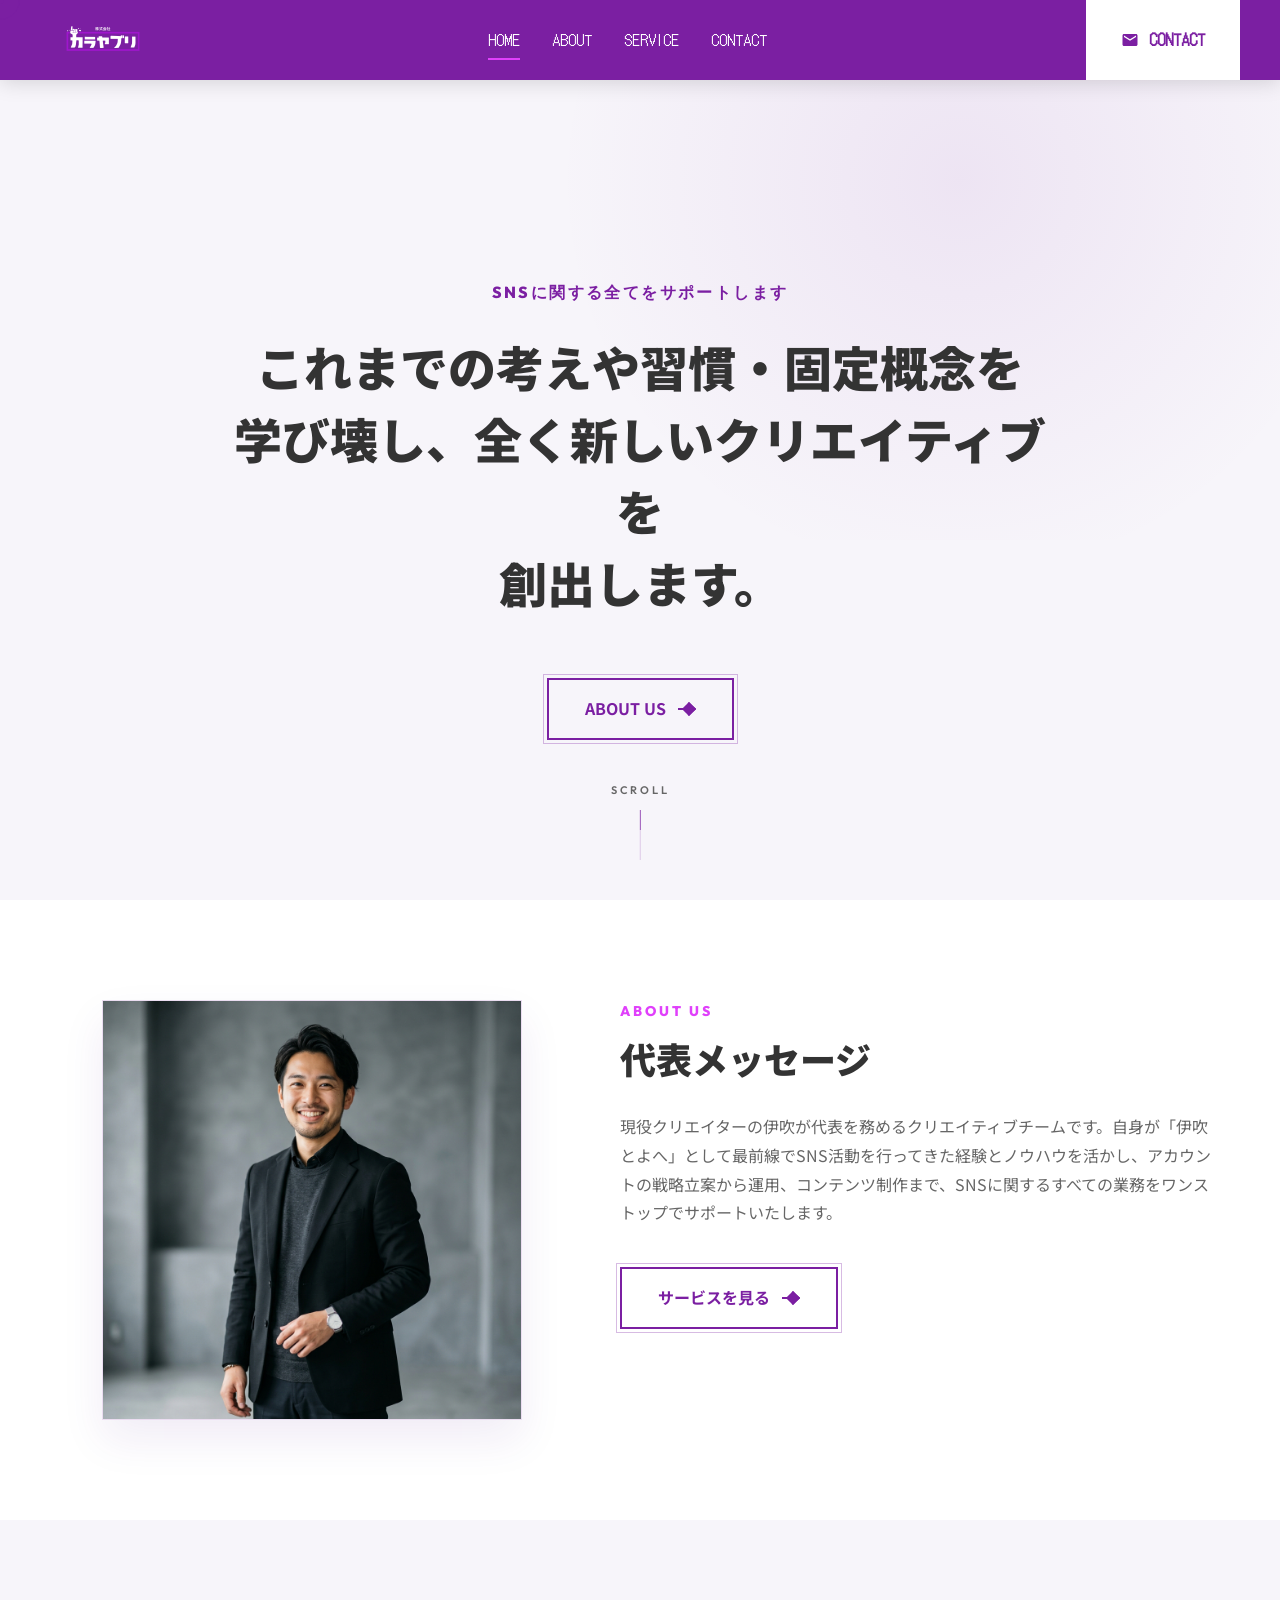
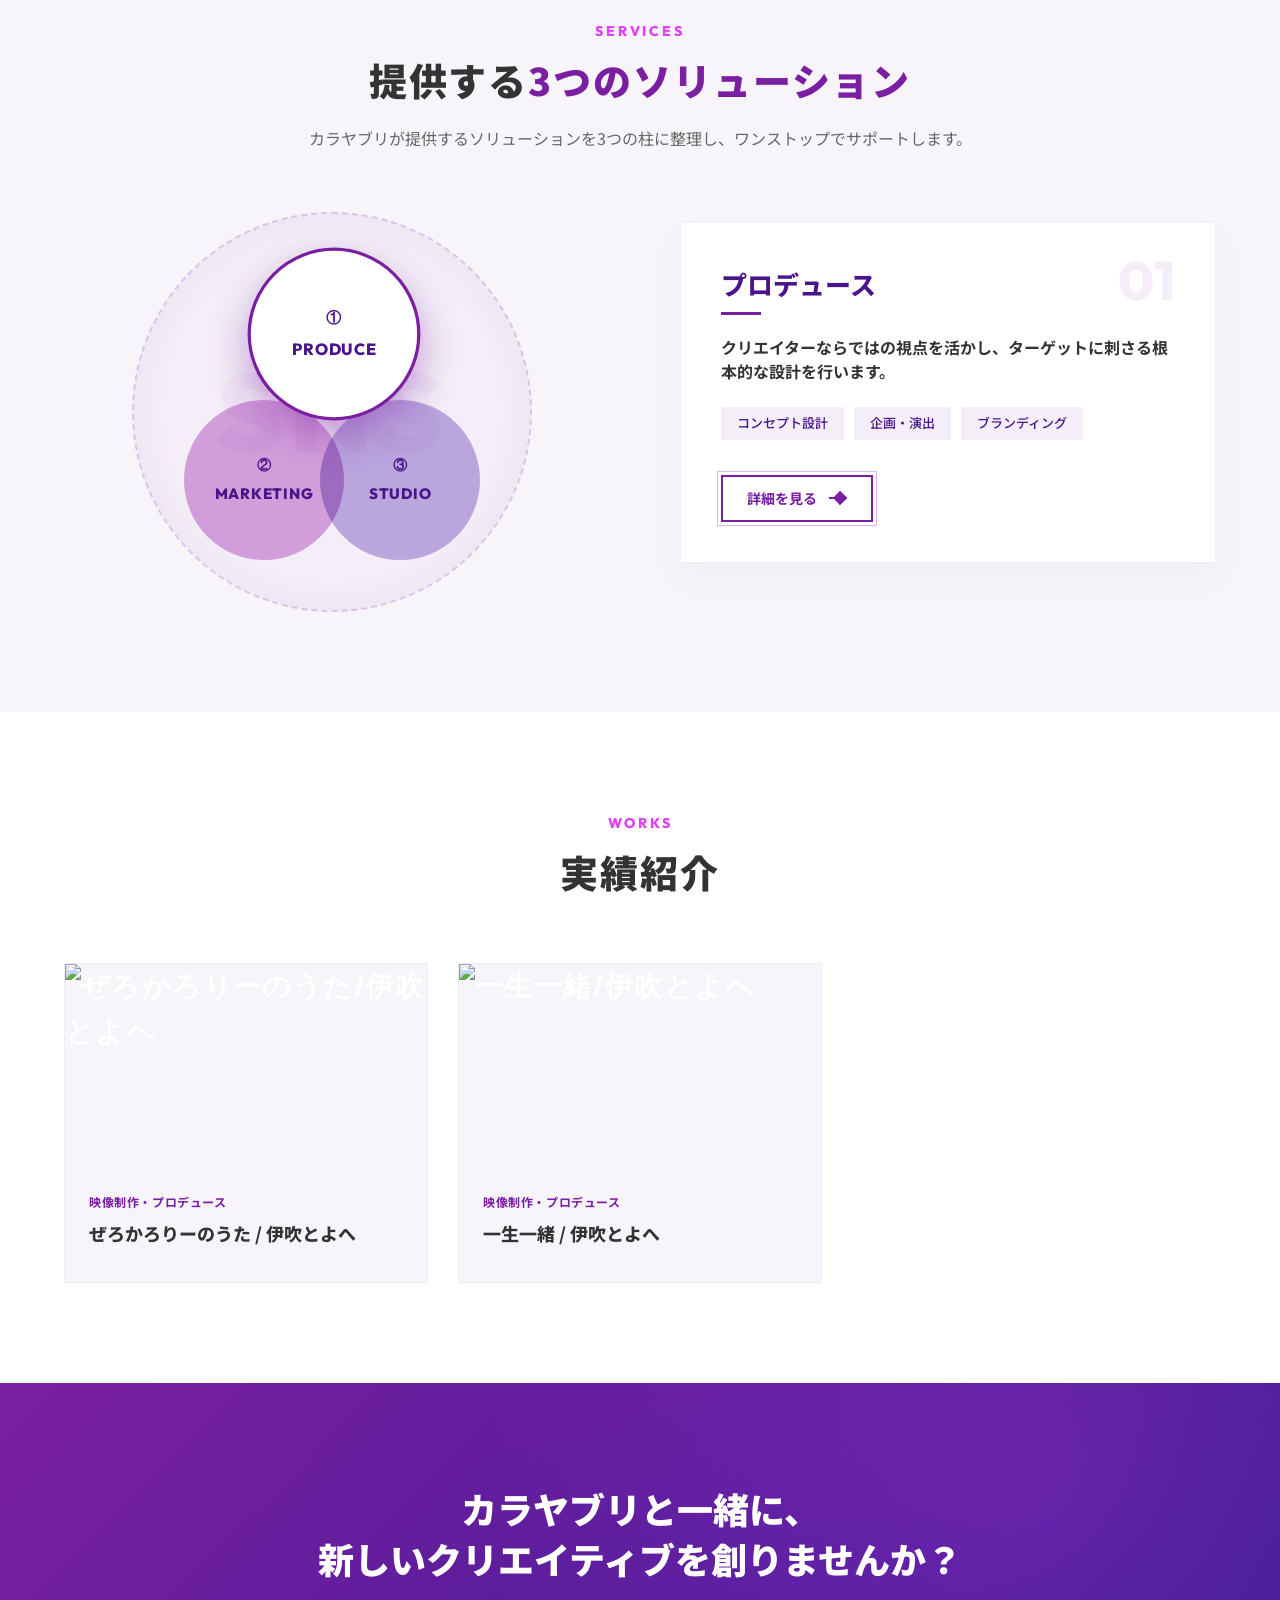
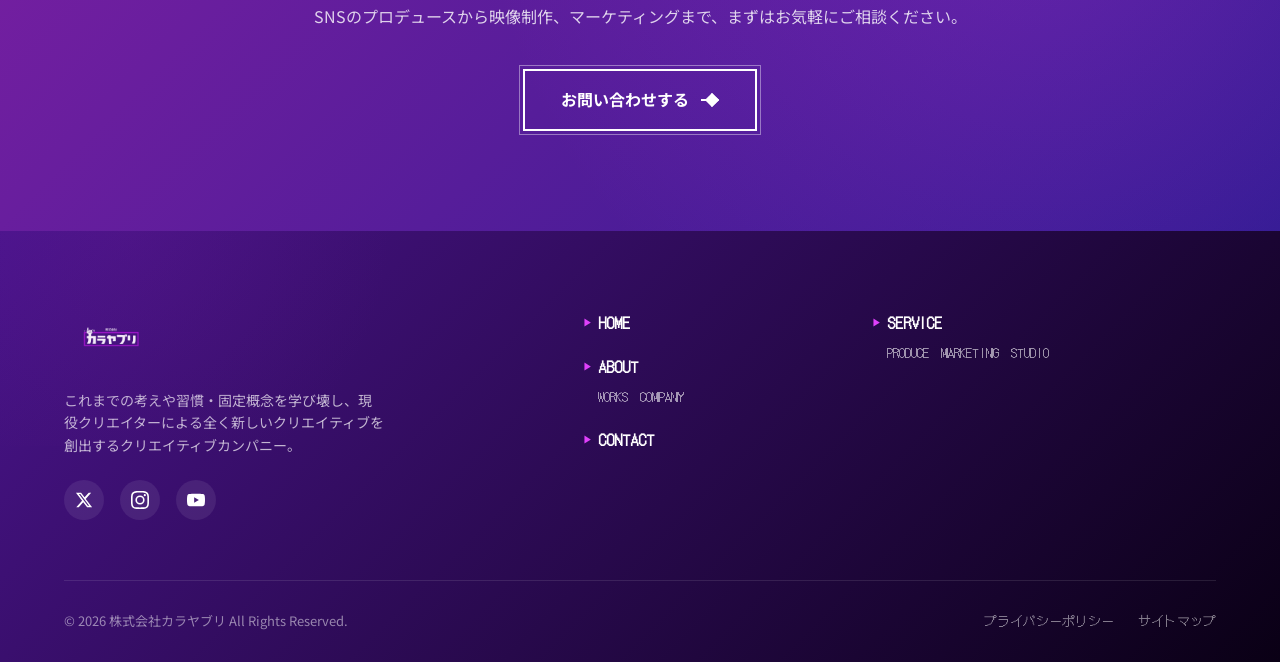
==== commit 093ca69a: "feat: site redesign (HOME hero text & message layout, ABOUT profile & works integration with layout " ====
--- a/index.html
+++ b/index.html
@@ -43,7 +43,6 @@
         <div class="nav-item active"><a href="index.html">HOME</a></div>
         <div class="nav-item"><a href="about.html">ABOUT</a></div>
         <div class="nav-item"><a href="service.html">SERVICE</a></div>
-        <div class="nav-item"><a href="works.html">WORKS</a></div>
         <div class="nav-item"><a href="contact.html">CONTACT</a></div>
         <a href="contact.html" class="nav-item-contact" style="display: none;">CONTACT</a>
       </nav>
@@ -64,10 +63,9 @@
       <div class="hero-content">
         <p class="hero-sub">SNSに関する全てをサポートします</p>
         <h1 class="hero-title">
-          これまでの考えや<br>
-          習慣・固定概念を<br>
-          学び壊し、<br>
-          <span>現役クリエイターによる<br>全く新しいクリエイティブを<br>創出します</span>
+          これまでの考えや習慣・固定概念を<br class="pc-only">
+          学び壊し、全く新しいクリエイティブを<br class="pc-only">
+          創出します。
         </h1>
         <div class="hero-action">
           <a href="about.html" class="btn-yaburi">
@@ -87,22 +85,21 @@
   <section class="home-about section-padding">
     <div class="container">
       <div class="home-about-grid">
-        <div class="reveal-fade">
+        <div class="reveal-fade about-img-wrapper">
+          <img src="assets/images/president_ibuki.png" alt="代表取締役 伊吹" class="about-president-img">
+        </div>
+        <div class="reveal-fade reveal-delay-2 about-text-wrapper">
           <p class="section-subtitle">About Us</p>
-          <!-- Q-styled Heading for problem raising -->
-          <h2 class="problem-heading">
-            <span class="q-badge">Q.</span> SNSで何をやれば良いのか？
-          </h2>
-        </div>
-        <div class="reveal-fade reveal-delay-2">
-          <p class="problem-answer">
-            「インフルエンサーと裏の活動」という両面のアプローチから、SNSにおける企業の悩みに寄り添い、解決へと導きます。
+          <h2 class="about-title-main">代表メッセージ</h2>
+          <p class="about-msg-text">
+            現役クリエイターの伊吹が代表を務めるクリエイティブチームです。自身が「伊吹とよへ」として最前線でSNS活動を行ってきた経験とノウハウを活かし、アカウントの戦略立案から運用、コンテンツ制作まで、SNSに関するすべての業務をワンストップでサポートいたします。
           </p>
-          <p class="problem-desc">
-            多くの企業が「SNSのフォロワーが伸びない」「どのような投稿を企画すればいいか分からない」「認知拡大を売上にどう結びつけるかが見えない」といった課題を抱えています。
-            カラヤブリは、最前線で何百万人ものファンを惹きつける現役クリエイターとしての知見と、ロジカルなマーケティング分析の力を融合させ、企業の内に潜む真の魅力を世の中に解き放ちます。
-          </p>
-          <a href="about.html" class="link-arrow">会社紹介を詳しく見る</a>
+          <div class="about-btn-wrap">
+            <a href="service.html" class="btn-yaburi">
+              <span>サービスを見る</span>
+              <span class="arrow"></span>
+            </a>
+          </div>
         </div>
       </div>
     </div>
@@ -239,14 +236,6 @@
             <h3 class="works-item-title">一生一緒 / 伊吹とよへ</h3>
           </div>
         </a>
-      </div>
-
-      <div class="works-more-btn reveal-fade reveal-delay-3" style="text-align: center; margin-top: 50px;">
-        <a href="works.html" class="btn-yaburi">
-          <span>すべての実績を見る</span>
-          <span class="arrow"></span>
-        </a>
-      </div>
     </div>
   </section>
 
@@ -295,7 +284,7 @@
           <div class="footer-hierarchy-group">
             <a href="about.html" class="footer-hierarchy-parent">ABOUT</a>
             <div class="footer-hierarchy-children">
-              <a href="about.html#message" class="footer-hierarchy-child">MESSAGE</a>
+              <a href="about.html#works" class="footer-hierarchy-child">WORKS</a>
               <a href="about.html#company" class="footer-hierarchy-child">COMPANY</a>
             </div>
           </div>
@@ -313,13 +302,6 @@
               <a href="service.html#video" class="footer-hierarchy-child">STUDIO</a>
             </div>
           </div>
-          <div class="footer-hierarchy-group">
-            <a href="works.html" class="footer-hierarchy-parent">WORKS</a>
-            <div class="footer-hierarchy-children">
-              <a href="works.html#own-media" class="footer-hierarchy-child">MEDIA</a>
-              <a href="works.html#video-works" class="footer-hierarchy-child">WORKS</a>
-            </div>
-          </div>
         </div>
       </div>
 
--- a/css/pages.css
+++ b/css/pages.css
@@ -223,6 +223,9 @@
     padding-top: calc(var(--header-height) + 20px);
     padding-bottom: 60px;
     min-height: auto;
+  }
+  .scroll-indicator {
+    display: none !important;
   }
   .hero-container-inner {
     grid-template-columns: 1fr;
@@ -1562,3 +1565,379 @@
   fill: #333333;
 }
 
+/* ==========================================
+   代表メッセージ & 統合実績用スタイル
+   ========================================== */
+.about-hero-sec {
+  background-color: var(--bg-color);
+  padding-top: calc(var(--header-height) + 60px);
+}
+
+.about-president-img {
+  width: 100%;
+  max-width: 420px;
+  height: auto;
+  aspect-ratio: 1 / 1;
+  object-fit: cover;
+  border: 1px solid rgba(123, 31, 162, 0.15);
+  box-shadow: 0 20px 40px rgba(74, 20, 140, 0.08);
+}
+
+.about-img-wrapper {
+  display: flex;
+  justify-content: center;
+  align-items: center;
+}
+
+.about-text-wrapper {
+  display: flex;
+  flex-direction: column;
+  justify-content: center;
+  align-items: flex-start;
+  text-align: left;
+}
+
+.about-title-main {
+  font-family: var(--font-jp);
+  font-weight: 900;
+  font-size: 36px;
+  color: var(--text-dark);
+  margin-bottom: 24px;
+}
+
+.about-msg-text {
+  font-size: 16px;
+  line-height: 1.8;
+  color: var(--text-muted);
+  margin-bottom: 30px;
+}
+
+.about-btn-wrap {
+  margin-top: 10px;
+}
+
+/* 統合実績セクション */
+.about-works-sec {
+  background-color: var(--base-color);
+  border-top: 1px solid rgba(123, 31, 162, 0.05);
+}
+
+.works-subsection {
+  margin-top: 50px;
+}
+
+.subsection-title {
+  font-family: var(--font-pixel);
+  font-size: 20px;
+  font-weight: 700;
+  color: var(--primary-color);
+  margin-bottom: 30px;
+  display: flex;
+  align-items: center;
+  gap: 10px;
+}
+
+.subsection-title::before {
+  content: '';
+  display: inline-block;
+  width: 8px;
+  height: 8px;
+  background-color: var(--accent-color);
+}
+
+/* ==========================================
+   サービス画面用画像無しリッチスタイル
+   ========================================== */
+.service-block {
+  position: relative;
+  overflow: hidden;
+  border-bottom: 1px solid rgba(123, 31, 162, 0.05);
+}
+
+/* 交互に少しだけトーンを変える */
+.service-block:nth-of-type(even) {
+  background-color: #FAF8FC;
+}
+
+/* 巨大背景文字デコレーション */
+.service-block::before {
+  content: attr(data-bg-text);
+  position: absolute;
+  top: 8%;
+  left: 5%;
+  font-family: var(--font-en);
+  font-size: 15vw;
+  font-weight: 900;
+  color: rgba(123, 31, 162, 0.02);
+  line-height: 1;
+  letter-spacing: 0.08em;
+  pointer-events: none;
+  z-index: 0;
+  text-transform: uppercase;
+}
+
+/* 背景グラデーション */
+.service-block::after {
+  content: '';
+  position: absolute;
+  width: 700px;
+  height: 700px;
+  background: radial-gradient(circle, rgba(123, 31, 162, 0.03) 0%, rgba(224, 64, 251, 0.01) 50%, transparent 70%);
+  z-index: 0;
+  pointer-events: none;
+}
+
+#produce::after {
+  top: -15%;
+  left: -10%;
+}
+
+#marketing::after {
+  bottom: -20%;
+  right: -10%;
+  background: radial-gradient(circle, rgba(224, 64, 251, 0.03) 0%, rgba(123, 31, 162, 0.01) 50%, transparent 70%);
+}
+
+#video::after {
+  top: 10%;
+  left: 40%;
+}
+
+.service-block .container {
+  position: relative;
+  z-index: 1;
+}
+
+.service-block-grid.text-only-rich {
+  grid-template-columns: 1fr;
+  max-width: 1000px;
+  margin: 0 auto;
+}
+
+.service-block-grid.text-only-rich .service-block-content {
+  width: 100%;
+}
+
+/* SOLUTION番号をプレミアムなバッジに */
+.service-block-content .service-block-num {
+  display: inline-block;
+  font-family: var(--font-en);
+  font-size: 13px;
+  font-weight: 800;
+  letter-spacing: 0.25em;
+  color: var(--primary-color);
+  background-color: rgba(123, 31, 162, 0.05);
+  padding: 6px 16px;
+  margin-bottom: 24px;
+  border-left: 3px solid var(--primary-color);
+  line-height: 1.2;
+}
+
+/* 大見出し */
+.service-block-content h3 {
+  font-size: 36px;
+  font-weight: 900;
+  letter-spacing: 0.06em;
+  color: var(--primary-dark);
+  margin-bottom: 20px;
+  line-height: 1.3;
+}
+
+/* リード文 */
+.service-block-content .service-block-lead {
+  font-size: 18px;
+  font-weight: 700;
+  color: var(--text-dark);
+  margin-bottom: 40px;
+  line-height: 1.6;
+  max-width: 800px;
+  border-left: 2px solid rgba(123, 31, 162, 0.15);
+  padding-left: 20px;
+}
+
+/* カードレイアウト */
+.service-detail-list.boxed-cards {
+  display: grid;
+  grid-template-columns: repeat(auto-fit, minmax(290px, 1fr));
+  gap: 30px;
+  margin-top: 30px;
+  counter-reset: card-counter;
+}
+
+.service-detail-list.boxed-cards.single-card {
+  grid-template-columns: 1fr;
+}
+
+/* 個別カード */
+.service-detail-list.boxed-cards .service-detail-item {
+  position: relative;
+  counter-increment: card-counter;
+  border: 1px solid rgba(123, 31, 162, 0.08);
+  padding: 40px 35px;
+  background: linear-gradient(135deg, #FFFFFF 0%, #FAFAF8 100%);
+  box-shadow: 0 10px 40px rgba(74, 20, 140, 0.02), inset 0 0 0 1px rgba(255, 255, 255, 0.8);
+  transition: var(--transition-smooth);
+}
+
+/* 右上の薄い番号インデックス */
+.service-detail-list.boxed-cards .service-detail-item::before {
+  content: counter(card-counter, decimal-leading-zero);
+  position: absolute;
+  top: 35px;
+  right: 35px;
+  font-family: var(--font-en);
+  font-size: 32px;
+  font-weight: 800;
+  color: rgba(123, 31, 162, 0.04);
+  line-height: 1;
+  transition: var(--transition-smooth);
+}
+
+.service-detail-list.boxed-cards .service-detail-item:hover {
+  transform: translateY(-8px);
+  border-color: var(--accent-color);
+  box-shadow: 0 20px 45px rgba(123, 31, 162, 0.08), inset 0 0 0 1px rgba(255, 255, 255, 1);
+  background: #FFFFFF;
+}
+
+.service-detail-list.boxed-cards .service-detail-item:hover::before {
+  color: rgba(224, 64, 251, 0.12);
+  transform: translateY(-2px);
+}
+
+/* カード内見出し */
+.service-detail-list.boxed-cards .service-detail-item h4 {
+  font-size: 20px;
+  font-weight: 800;
+  color: var(--primary-dark);
+  margin-bottom: 18px;
+  position: relative;
+  display: block;
+  padding-bottom: 12px;
+  border-bottom: 2px solid rgba(123, 31, 162, 0.05);
+}
+
+.service-detail-list.boxed-cards .service-detail-item h4::after {
+  content: '';
+  position: absolute;
+  bottom: -2px;
+  left: 0;
+  width: 30px;
+  height: 2px;
+  background-color: var(--accent-color);
+  transition: width 0.4s ease;
+}
+
+.service-detail-list.boxed-cards .service-detail-item:hover h4::after {
+  width: 60px;
+}
+
+/* カード内説明文 */
+.service-detail-list.boxed-cards .service-detail-item p {
+  font-size: 14.5px;
+  color: var(--text-muted);
+  line-height: 1.7;
+}
+
+/* 映像制作フォーマット用特別スタイル */
+.format-list-card {
+  position: relative;
+}
+
+.format-list-card::before {
+  display: none !important;
+}
+
+.format-grid {
+  display: grid;
+  grid-template-columns: repeat(3, 1fr);
+  gap: 30px;
+  margin-top: 25px;
+  padding: 0;
+}
+
+.format-grid li {
+  position: relative;
+  list-style: none;
+  background-color: rgba(123, 31, 162, 0.02);
+  border: 1px solid rgba(123, 31, 162, 0.04);
+  padding: 24px;
+  transition: var(--transition-smooth);
+}
+
+.format-grid li:hover {
+  background-color: #FFFFFF;
+  border-color: rgba(123, 31, 162, 0.15);
+  box-shadow: 0 10px 30px rgba(123, 31, 162, 0.05);
+  transform: translateY(-3px);
+}
+
+.format-tag {
+  display: inline-block;
+  font-family: var(--font-en);
+  font-size: 10px;
+  font-weight: 800;
+  color: var(--accent-color);
+  border: 1px solid var(--accent-color);
+  padding: 2px 8px;
+  margin-bottom: 12px;
+  letter-spacing: 0.05em;
+}
+
+.format-grid li strong {
+  display: block;
+  font-size: 16px;
+  font-weight: 800;
+  color: var(--primary-dark);
+  margin-bottom: 10px;
+  line-height: 1.4;
+}
+
+.format-grid li p {
+  font-size: 13.5px !important;
+  color: var(--text-muted);
+  line-height: 1.6;
+}
+
+@media (max-width: 900px) {
+  .format-grid {
+    grid-template-columns: 1fr;
+    gap: 20px;
+  }
+  .service-block-content h3 {
+    font-size: 30px;
+  }
+  .service-block-content .service-block-lead {
+    font-size: 16px;
+    padding-left: 15px;
+  }
+}
+
+@media (max-width: 768px) {
+  .service-block {
+    padding: 70px 0;
+  }
+  .service-block::before {
+    font-size: 20vw;
+    top: 5%;
+  }
+}
+
+@media (max-width: 768px) {
+  .about-hero-sec .home-about-grid {
+    grid-template-columns: 1fr;
+    gap: 30px;
+  }
+  .about-president-img {
+    max-width: 280px;
+  }
+  .about-text-wrapper {
+    align-items: center;
+    text-align: center;
+  }
+  .about-title-main {
+    font-size: 28px;
+  }
+}
+
+
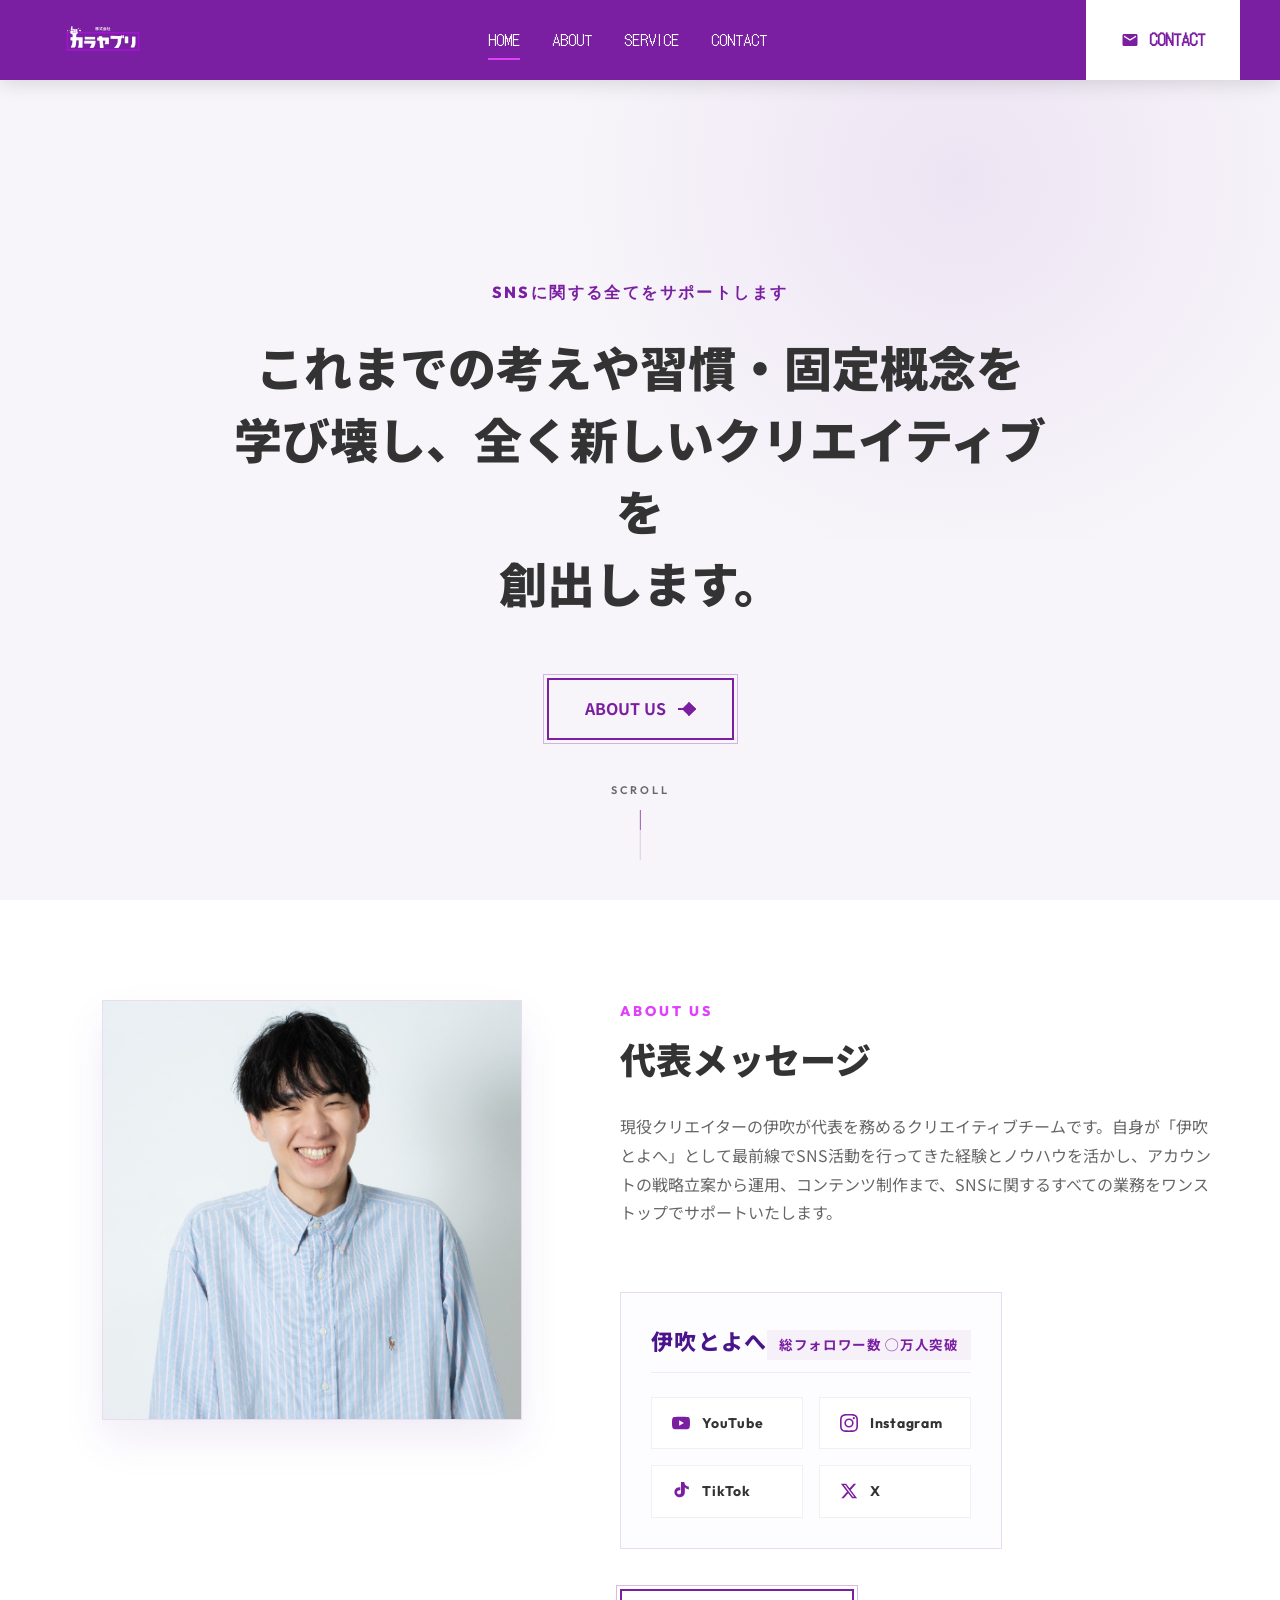
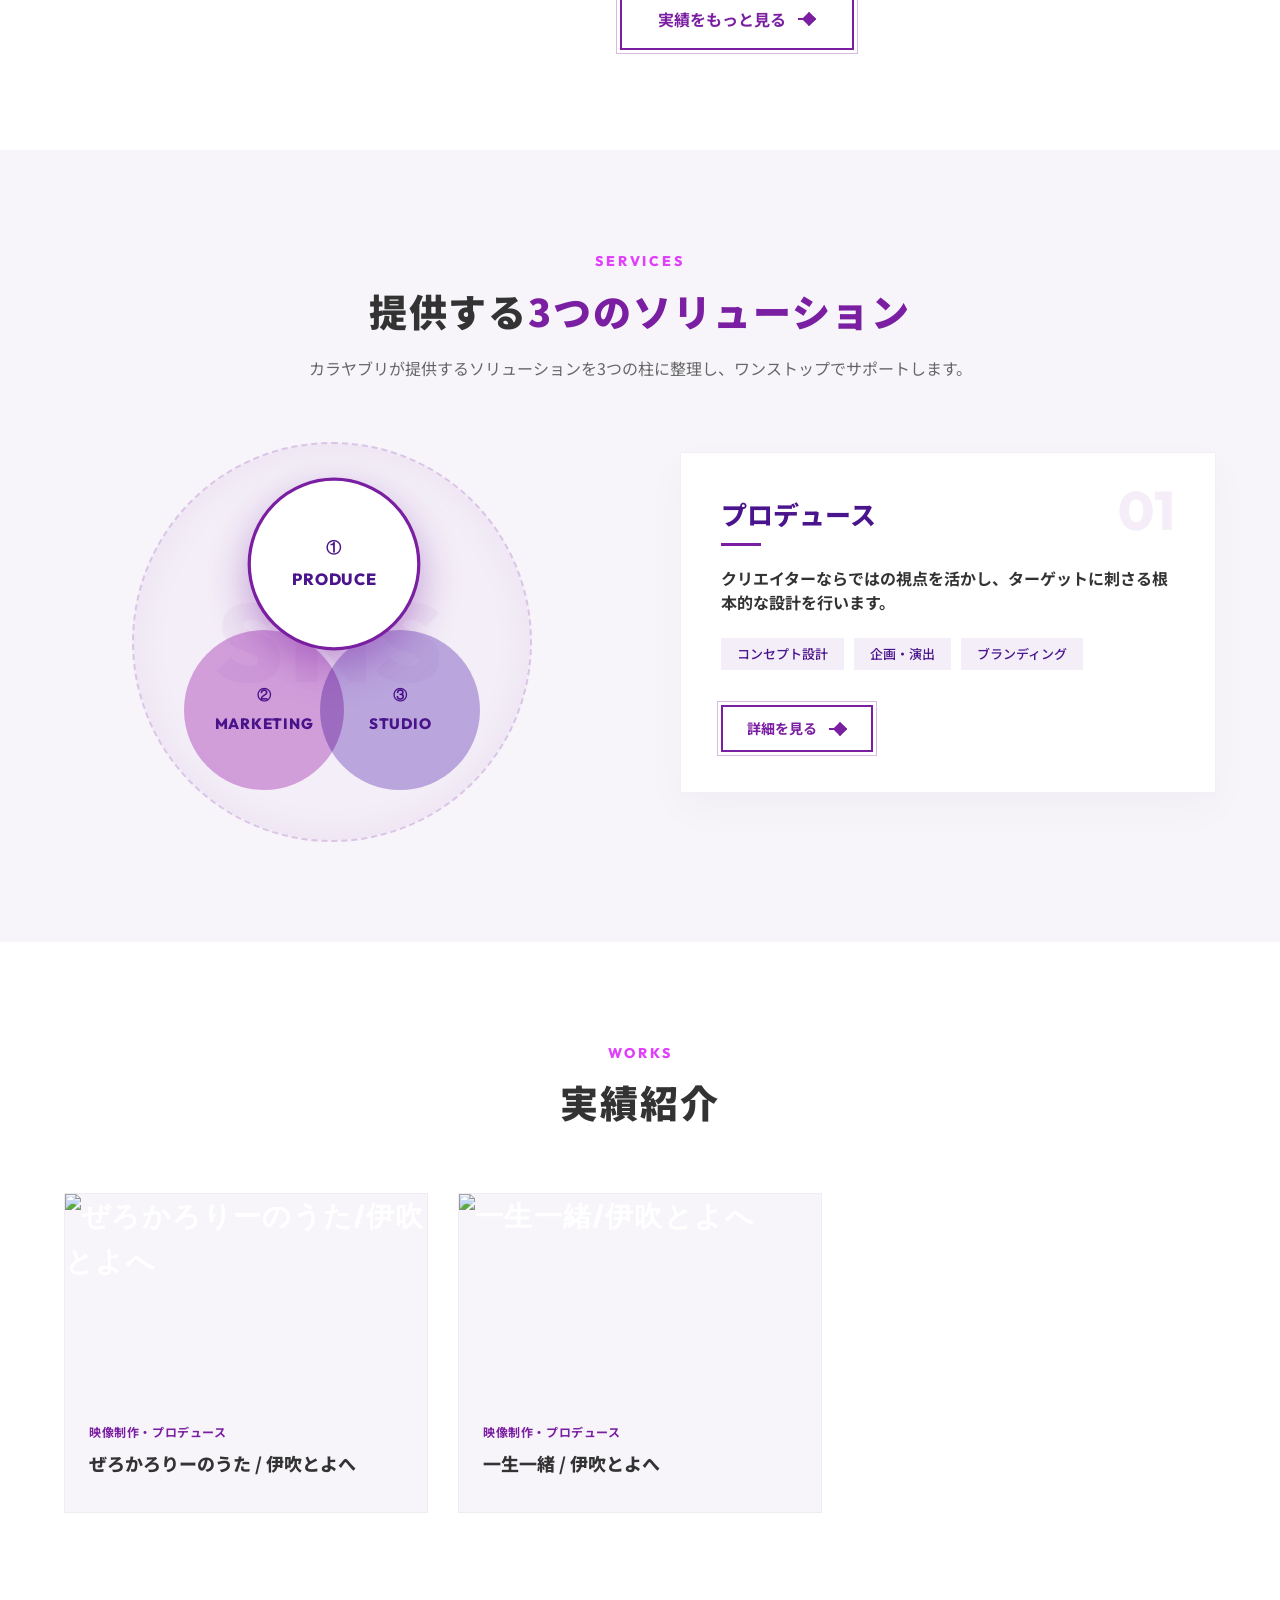
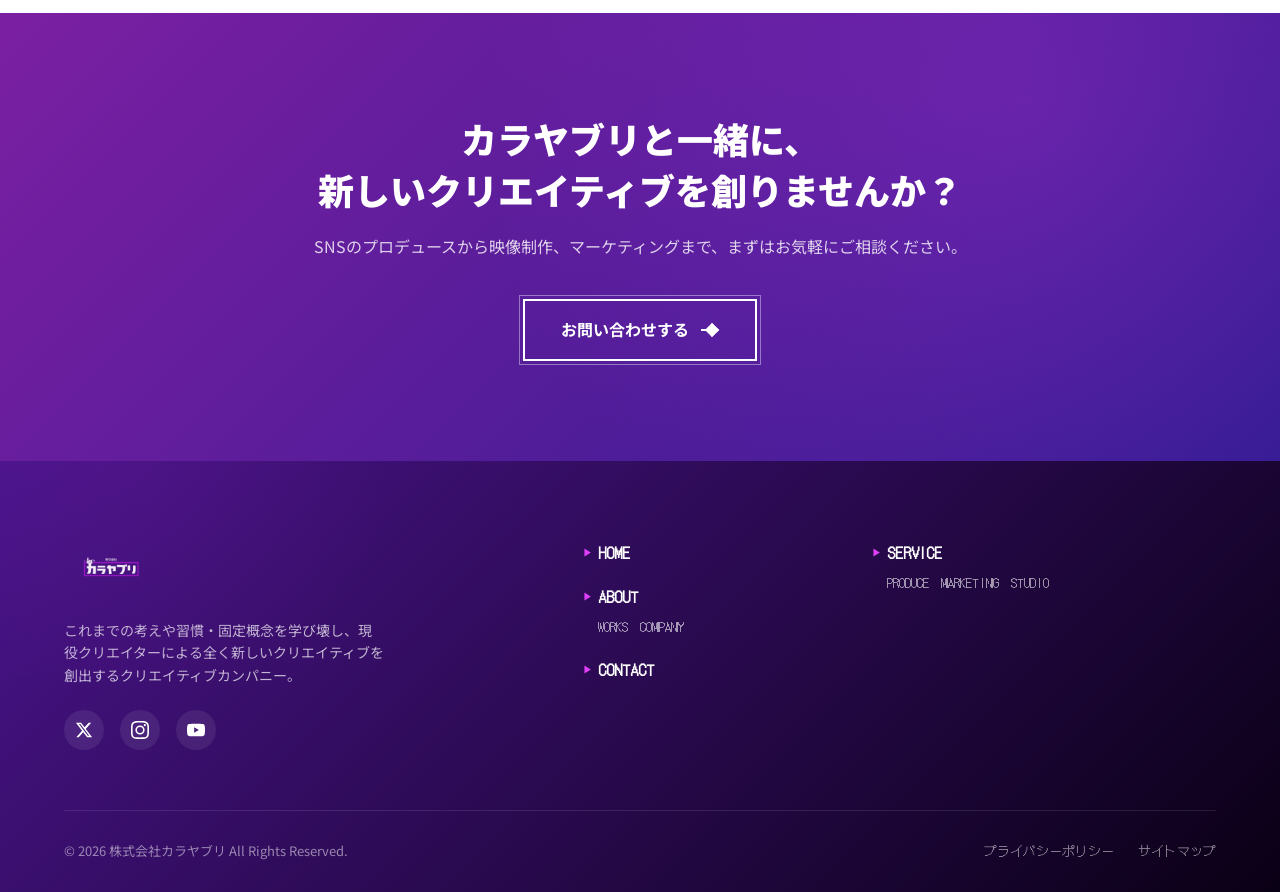
==== commit 0d056c69: "feat: add creator intro card and works link button under representative message on HOME" ====
--- a/index.html
+++ b/index.html
@@ -94,9 +94,36 @@
           <p class="about-msg-text">
             現役クリエイターの伊吹が代表を務めるクリエイティブチームです。自身が「伊吹とよへ」として最前線でSNS活動を行ってきた経験とノウハウを活かし、アカウントの戦略立案から運用、コンテンツ制作まで、SNSに関するすべての業務をワンストップでサポートいたします。
           </p>
+          <!-- Creator Account Intro -->
+          <div class="creator-intro-box">
+            <div class="creator-header">
+              <span class="creator-name">伊吹とよへ</span>
+              <span class="creator-stats">総フォロワー数 ◯万人突破</span>
+            </div>
+            <div class="creator-sns-links">
+              <a href="https://www.youtube.com/@ibukitoyohe" target="_blank" class="creator-sns-link">
+                <svg viewBox="0 0 24 24" class="sns-icon"><path d="M23.498 6.163a3.003 3.003 0 00-2.11-2.11C19.518 3.545 12 3.545 12 3.545s-7.518 0-9.388.508a3.003 3.003 0 00-2.11 2.11C0 8.033 0 12 0 12s0 3.967.502 5.837a3.003 3.003 0 002.11 2.11c1.87.508 9.388.508 9.388.508s7.518 0 9.388-.508a3.003 3.003 0 002.11-2.11C24 15.967 24 12 24 12s0-3.967-.502-5.837zM9.545 15.568V8.432L15.818 12l-6.273 3.568z"/></svg>
+                <span>YouTube</span>
+              </a>
+              <a href="https://www.instagram.com/ibukitoyohe0709/" target="_blank" class="creator-sns-link">
+                <svg viewBox="0 0 24 24" class="sns-icon"><path d="M12 2.163c3.204 0 3.584.012 4.85.07 3.252.148 4.771 1.691 4.919 4.919.058 1.265.069 1.645.069 4.849 0 3.205-.012 3.584-.069 4.849-.149 3.225-1.664 4.771-4.919 4.919-1.266.058-1.644.07-4.85.07-3.204 0-3.584-.012-4.849-.07-3.26-.149-4.771-1.699-4.919-4.92-.058-1.265-.07-1.644-.07-4.849 0-3.204.013-3.583.07-4.849.149-3.227 1.664-4.771 4.919-4.919 1.266-.057 1.645-.069 4.849-.069zM12 0C8.741 0 8.333.014 7.053.072 2.695.272.273 2.69.073 7.051.014 8.333 0 8.741 0 12c0 3.259.014 3.668.072 4.948.2 4.358 2.618 6.78 6.98 6.98 1.281.058 1.689.072 4.948.072 3.259 0 3.668-.014 4.948-.072 4.354-.2 6.782-2.618 6.979-6.98.059-1.28.073-1.689.073-4.948 0-3.259-.014-3.667-.072-4.947-.196-4.354-2.617-6.78-6.979-6.98C15.668.014 15.259 0 12 0zm0 5.838a6.162 6.162 0 100 12.324 6.162 6.162 0 000-12.324zM12 16a4 4 0 110-8 4 4 0 010 8zm6.406-11.845a1.44 1.44 0 100 2.881 1.44 1.44 0 000-2.881z"/></svg>
+                <span>Instagram</span>
+              </a>
+              <a href="https://www.tiktok.com/@ibukitoyohedayo" target="_blank" class="creator-sns-link">
+                <svg viewBox="0 0 24 24" class="sns-icon"><path d="M12.53.02C13.84 0 15.14.01 16.44 0c.08 1.53.63 3.09 1.75 4.17 1.12 1.11 2.7 1.62 4.24 1.79v4.03c-1.44-.17-2.81-.74-3.99-1.66-.49-.39-.94-.85-1.32-1.35v6.52c-.03 2.1-.94 4.22-2.63 5.48-1.78 1.34-4.23 1.71-6.39 1.04-2.31-.72-4.23-2.68-4.73-5.07-.6-2.83.67-5.91 3.12-7.29 1.4-.78 3.03-1.01 4.6-.68v4.07c-1.12-.39-2.39-.16-3.29.62-.84.72-1.18 1.89-.91 2.96.28 1.09 1.3 1.88 2.4 1.85 1.29.04 2.45-.89 2.62-2.17.07-.54.06-1.09.06-1.63V.02h.16z"/></svg>
+                <span>TikTok</span>
+              </a>
+              <a href="https://x.com/ibukitoyohedayo" target="_blank" class="creator-sns-link">
+                <svg viewBox="0 0 24 24" class="sns-icon"><path d="M18.244 2.25h3.308l-7.227 8.26 8.502 11.24H16.17l-5.214-6.817L4.99 21.75H1.68l7.73-8.835L1.254 2.25H8.08l4.713 6.231zm-1.161 17.52h1.833L7.084 4.126H5.117z"/></svg>
+                <span>X</span>
+              </a>
+            </div>
+          </div>
+
+          <!-- Button -->
           <div class="about-btn-wrap">
-            <a href="service.html" class="btn-yaburi">
-              <span>サービスを見る</span>
+            <a href="about.html#works" class="btn-yaburi">
+              <span>実績をもっと見る</span>
               <span class="arrow"></span>
             </a>
           </div>
--- a/css/pages.css
+++ b/css/pages.css
@@ -1940,4 +1940,109 @@
   }
 }
 
-
+/* ==========================================
+   HOME 代表メッセージ下部 アカウント紹介エリア
+   ========================================== */
+.creator-intro-box {
+  margin-top: 35px;
+  margin-bottom: 30px;
+  border: 1px solid rgba(123, 31, 162, 0.15);
+  background-color: rgba(123, 31, 162, 0.01);
+  padding: 30px;
+  text-align: left; /* 親要素のセンター寄せの影響をリセット */
+  transition: var(--transition-smooth);
+}
+
+.creator-intro-box:hover {
+  border-color: var(--primary-color);
+  box-shadow: 0 10px 30px rgba(123, 31, 162, 0.05);
+}
+
+.creator-header {
+  display: flex;
+  justify-content: space-between;
+  align-items: baseline;
+  margin-bottom: 24px;
+  border-bottom: 1px solid rgba(123, 31, 162, 0.08);
+  padding-bottom: 12px;
+}
+
+.creator-name {
+  font-size: 22px;
+  font-weight: 800;
+  color: var(--primary-dark);
+  letter-spacing: 0.05em;
+}
+
+.creator-stats {
+  font-size: 13.5px;
+  font-weight: 700;
+  color: var(--primary-color);
+  background-color: rgba(123, 31, 162, 0.05);
+  padding: 4px 12px;
+  letter-spacing: 0.05em;
+}
+
+.creator-sns-links {
+  display: grid;
+  grid-template-columns: repeat(2, 1fr);
+  gap: 16px;
+}
+
+.creator-sns-link {
+  display: flex;
+  align-items: center;
+  gap: 12px;
+  padding: 14px 20px;
+  background-color: var(--base-color);
+  border: 1px solid rgba(0, 0, 0, 0.06);
+  transition: var(--transition-smooth);
+}
+
+.creator-sns-link .sns-icon {
+  width: 18px;
+  height: 18px;
+  fill: var(--primary-color);
+  transition: var(--transition-smooth);
+}
+
+.creator-sns-link span {
+  font-family: var(--font-en);
+  font-size: 14px;
+  font-weight: 700;
+  color: var(--text-dark);
+  letter-spacing: 0.05em;
+}
+
+.creator-sns-link:hover {
+  border-color: var(--accent-color);
+  background-color: rgba(224, 64, 251, 0.02);
+  transform: translateY(-2px);
+}
+
+.creator-sns-link:hover .sns-icon {
+  fill: var(--accent-color);
+  transform: scale(1.1);
+}
+
+.creator-sns-link:hover span {
+  color: var(--primary-dark);
+}
+
+@media (max-width: 600px) {
+  .creator-intro-box {
+    padding: 20px;
+    margin-top: 25px;
+  }
+  .creator-header {
+    flex-direction: column;
+    gap: 10px;
+    align-items: flex-start;
+  }
+  .creator-sns-links {
+    grid-template-columns: 1fr;
+    gap: 12px;
+  }
+}
+
+
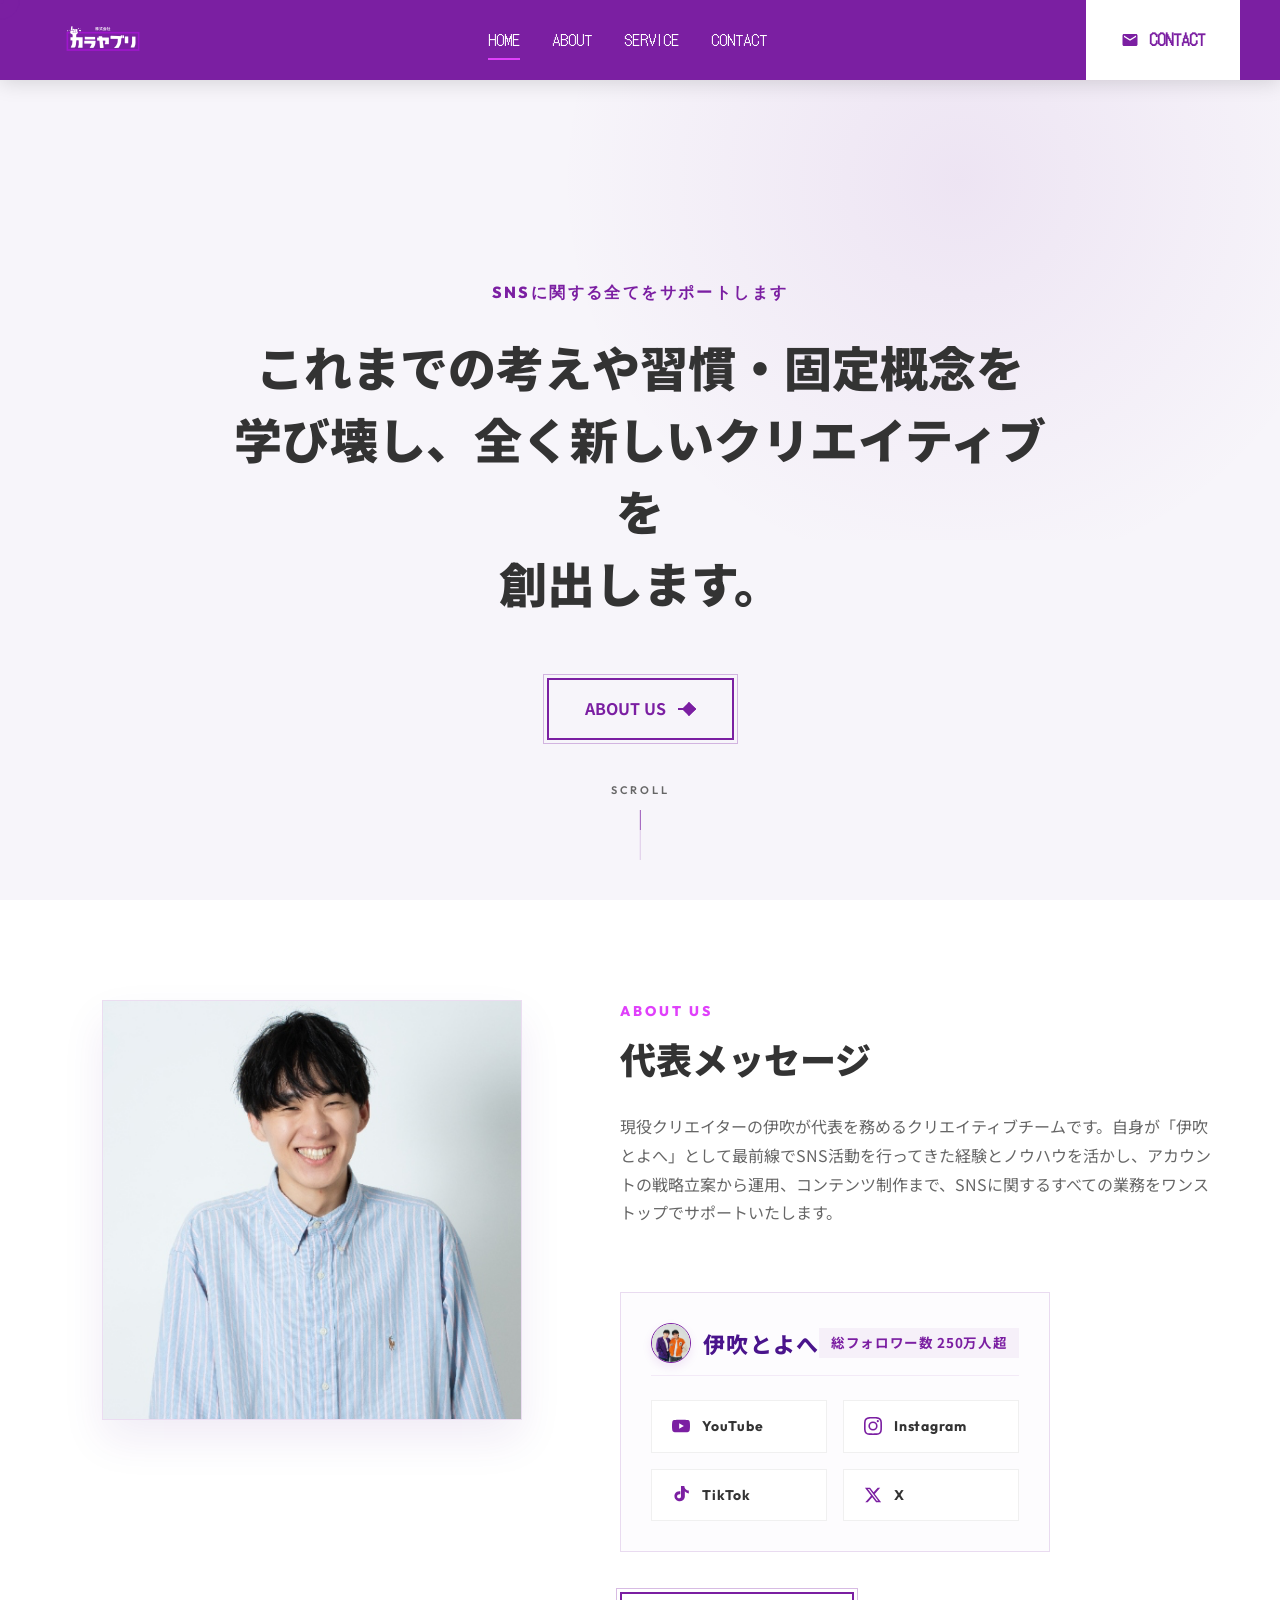
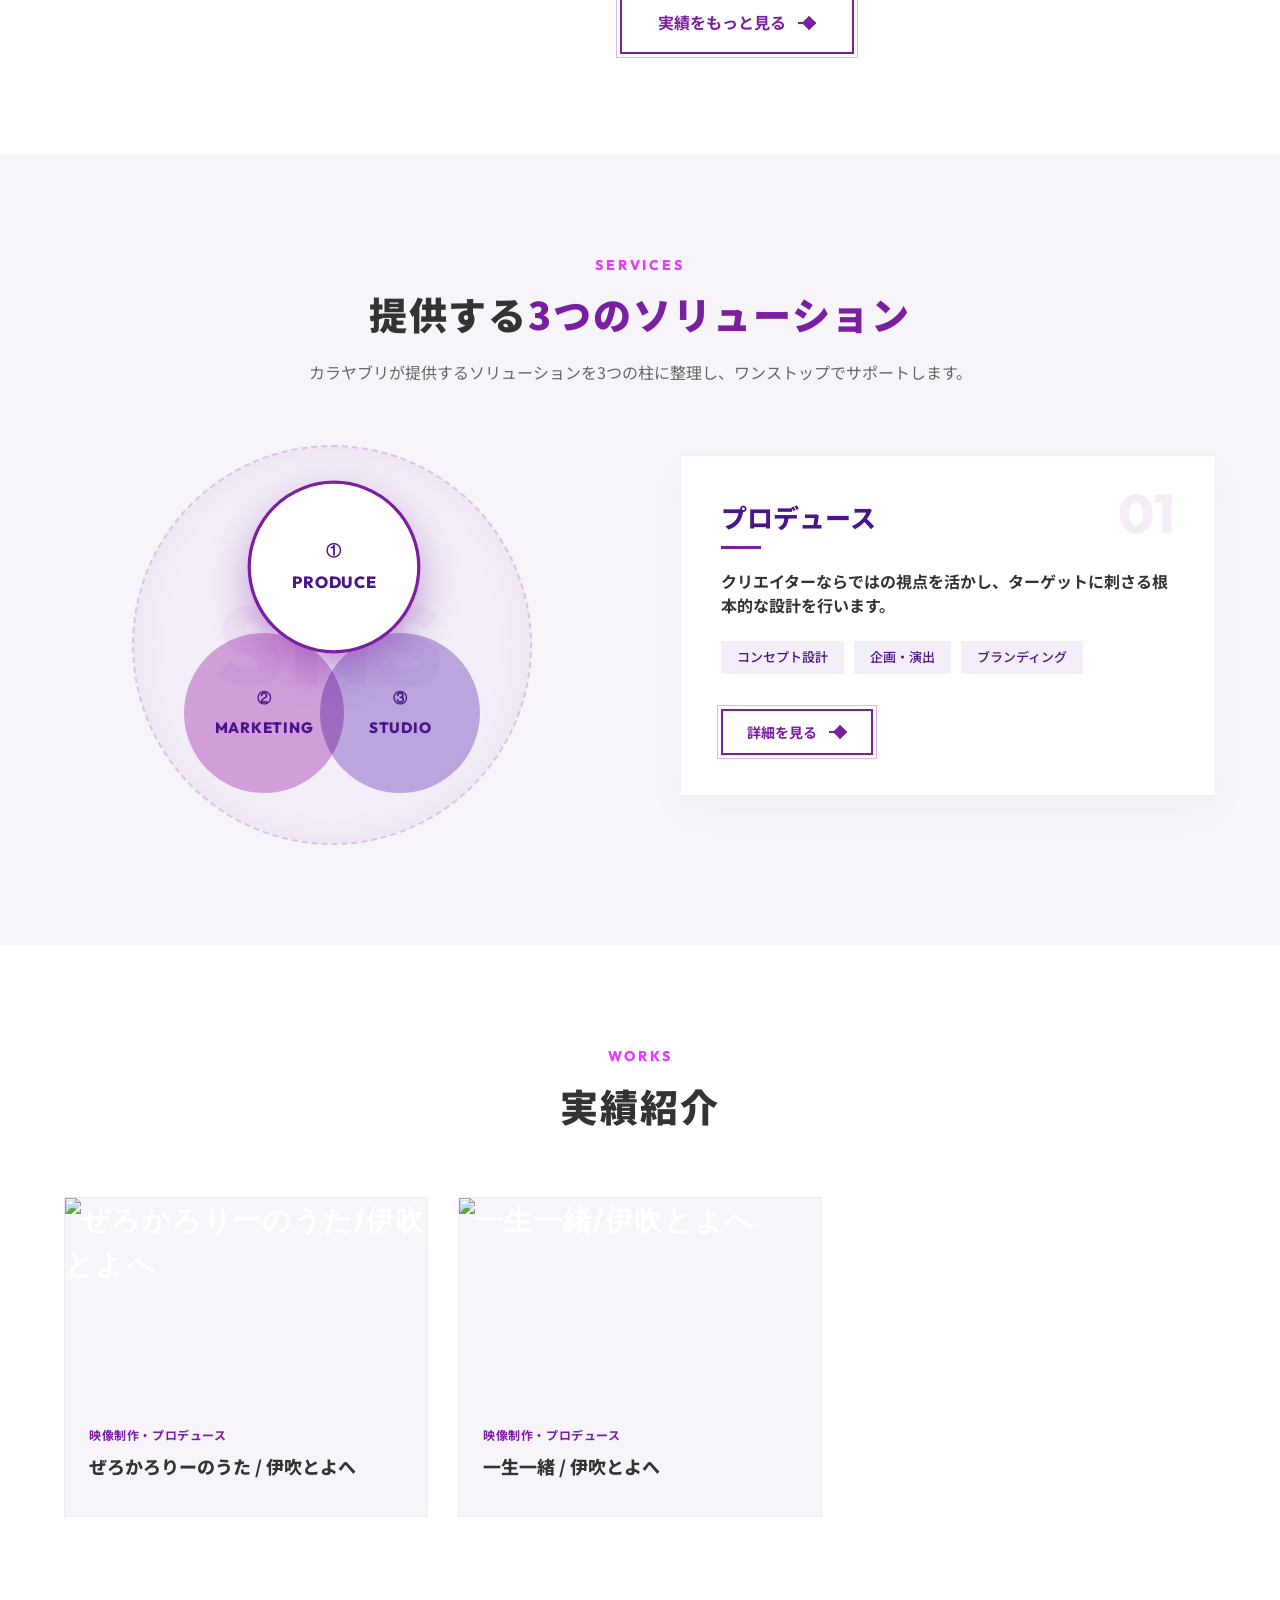
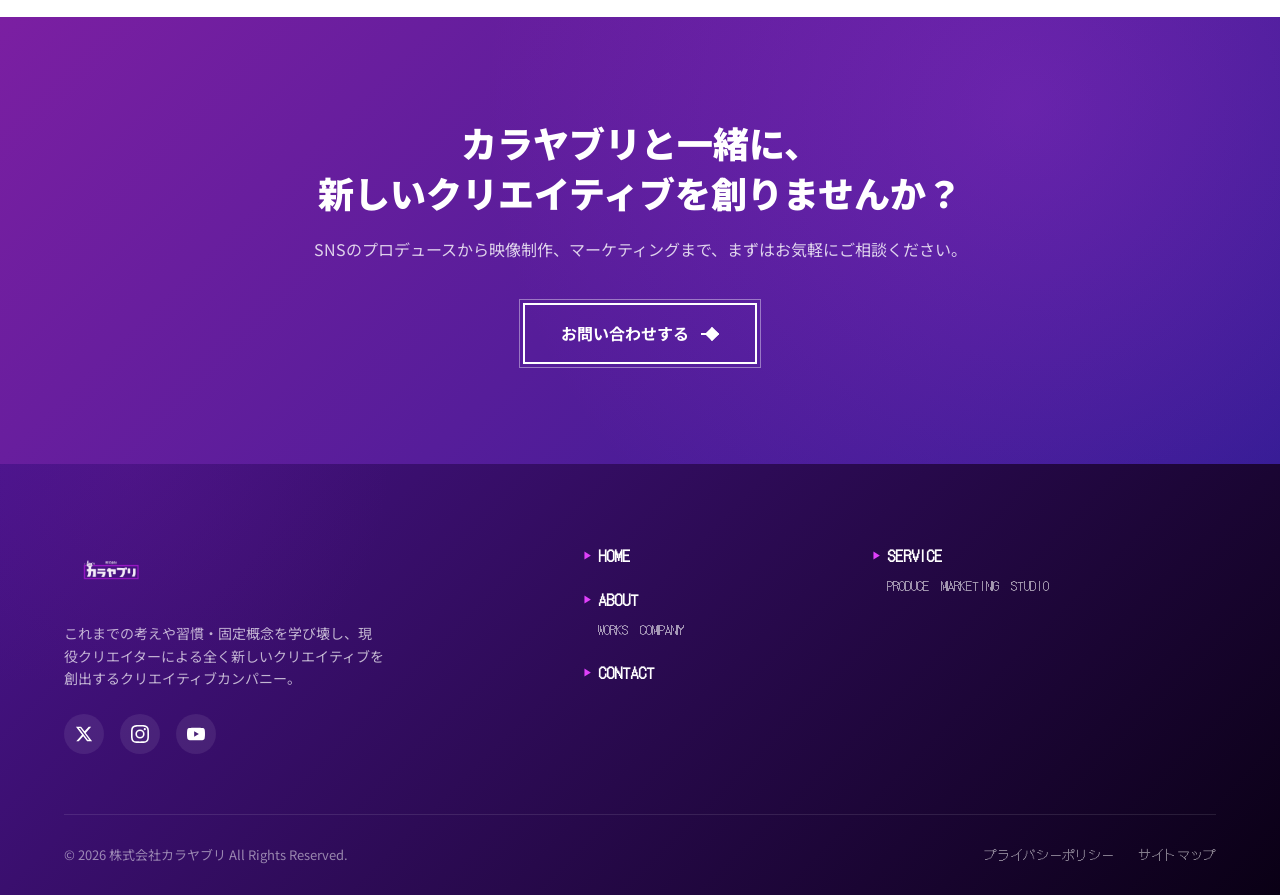
==== commit 6239a910: "feat: add avatar icon and update stats to 250万人超 in creator intro box on HOME" ====
--- a/index.html
+++ b/index.html
@@ -97,8 +97,13 @@
           <!-- Creator Account Intro -->
           <div class="creator-intro-box">
             <div class="creator-header">
-              <span class="creator-name">伊吹とよへ</span>
-              <span class="creator-stats">総フォロワー数 ◯万人突破</span>
+              <div class="creator-profile-meta">
+                <div class="creator-avatar">
+                  <img src="assets/images/ibukitoyohe_icon.jpg" alt="伊吹とよへ">
+                </div>
+                <span class="creator-name">伊吹とよへ</span>
+              </div>
+              <span class="creator-stats">総フォロワー数 250万人超</span>
             </div>
             <div class="creator-sns-links">
               <a href="https://www.youtube.com/@ibukitoyohe" target="_blank" class="creator-sns-link">
--- a/css/pages.css
+++ b/css/pages.css
@@ -1958,10 +1958,32 @@
   box-shadow: 0 10px 30px rgba(123, 31, 162, 0.05);
 }
 
+.creator-profile-meta {
+  display: flex;
+  align-items: center;
+  gap: 12px;
+}
+
+.creator-avatar {
+  width: 40px;
+  height: 40px;
+  border-radius: 50%;
+  overflow: hidden;
+  border: 1.5px solid var(--primary-color);
+  background-color: var(--base-color);
+  box-shadow: 0 4px 10px rgba(123, 31, 162, 0.1);
+}
+
+.creator-avatar img {
+  width: 100%;
+  height: 100%;
+  object-fit: cover;
+}
+
 .creator-header {
   display: flex;
   justify-content: space-between;
-  align-items: baseline;
+  align-items: center;
   margin-bottom: 24px;
   border-bottom: 1px solid rgba(123, 31, 162, 0.08);
   padding-bottom: 12px;
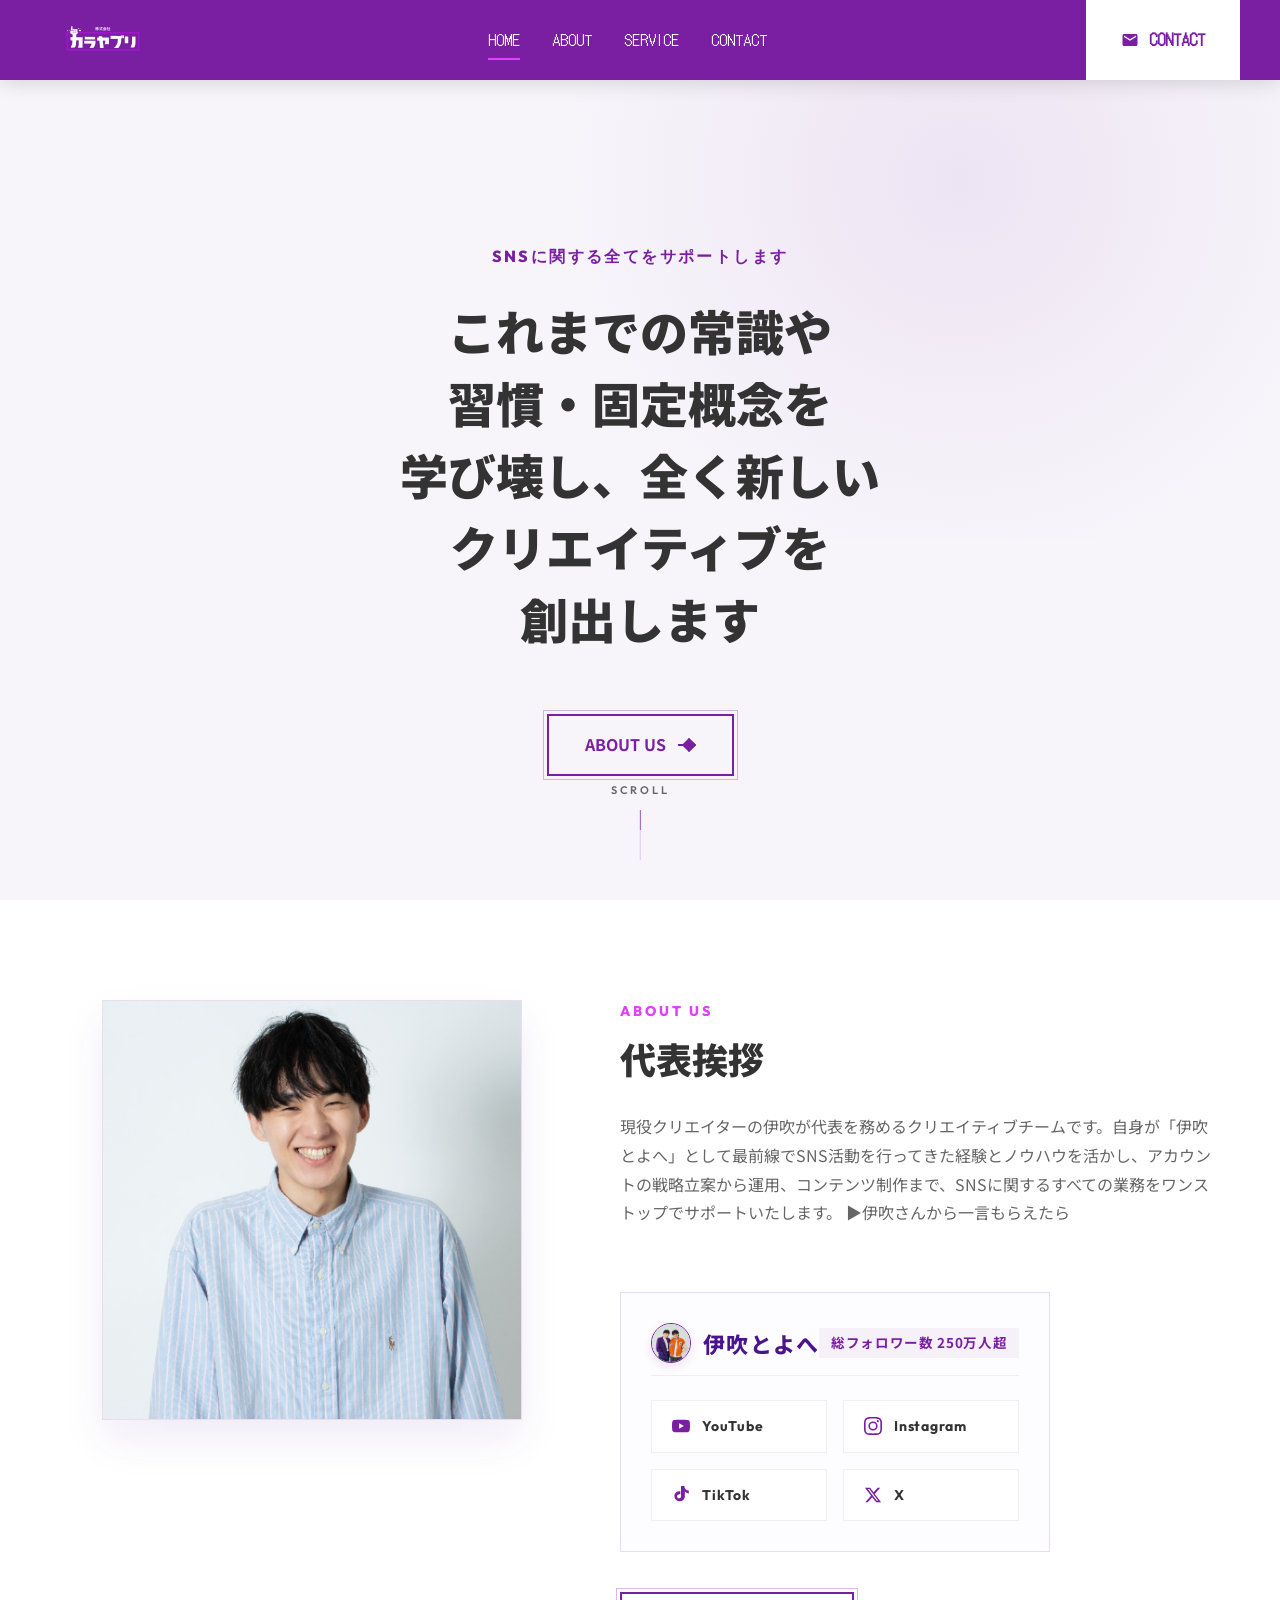
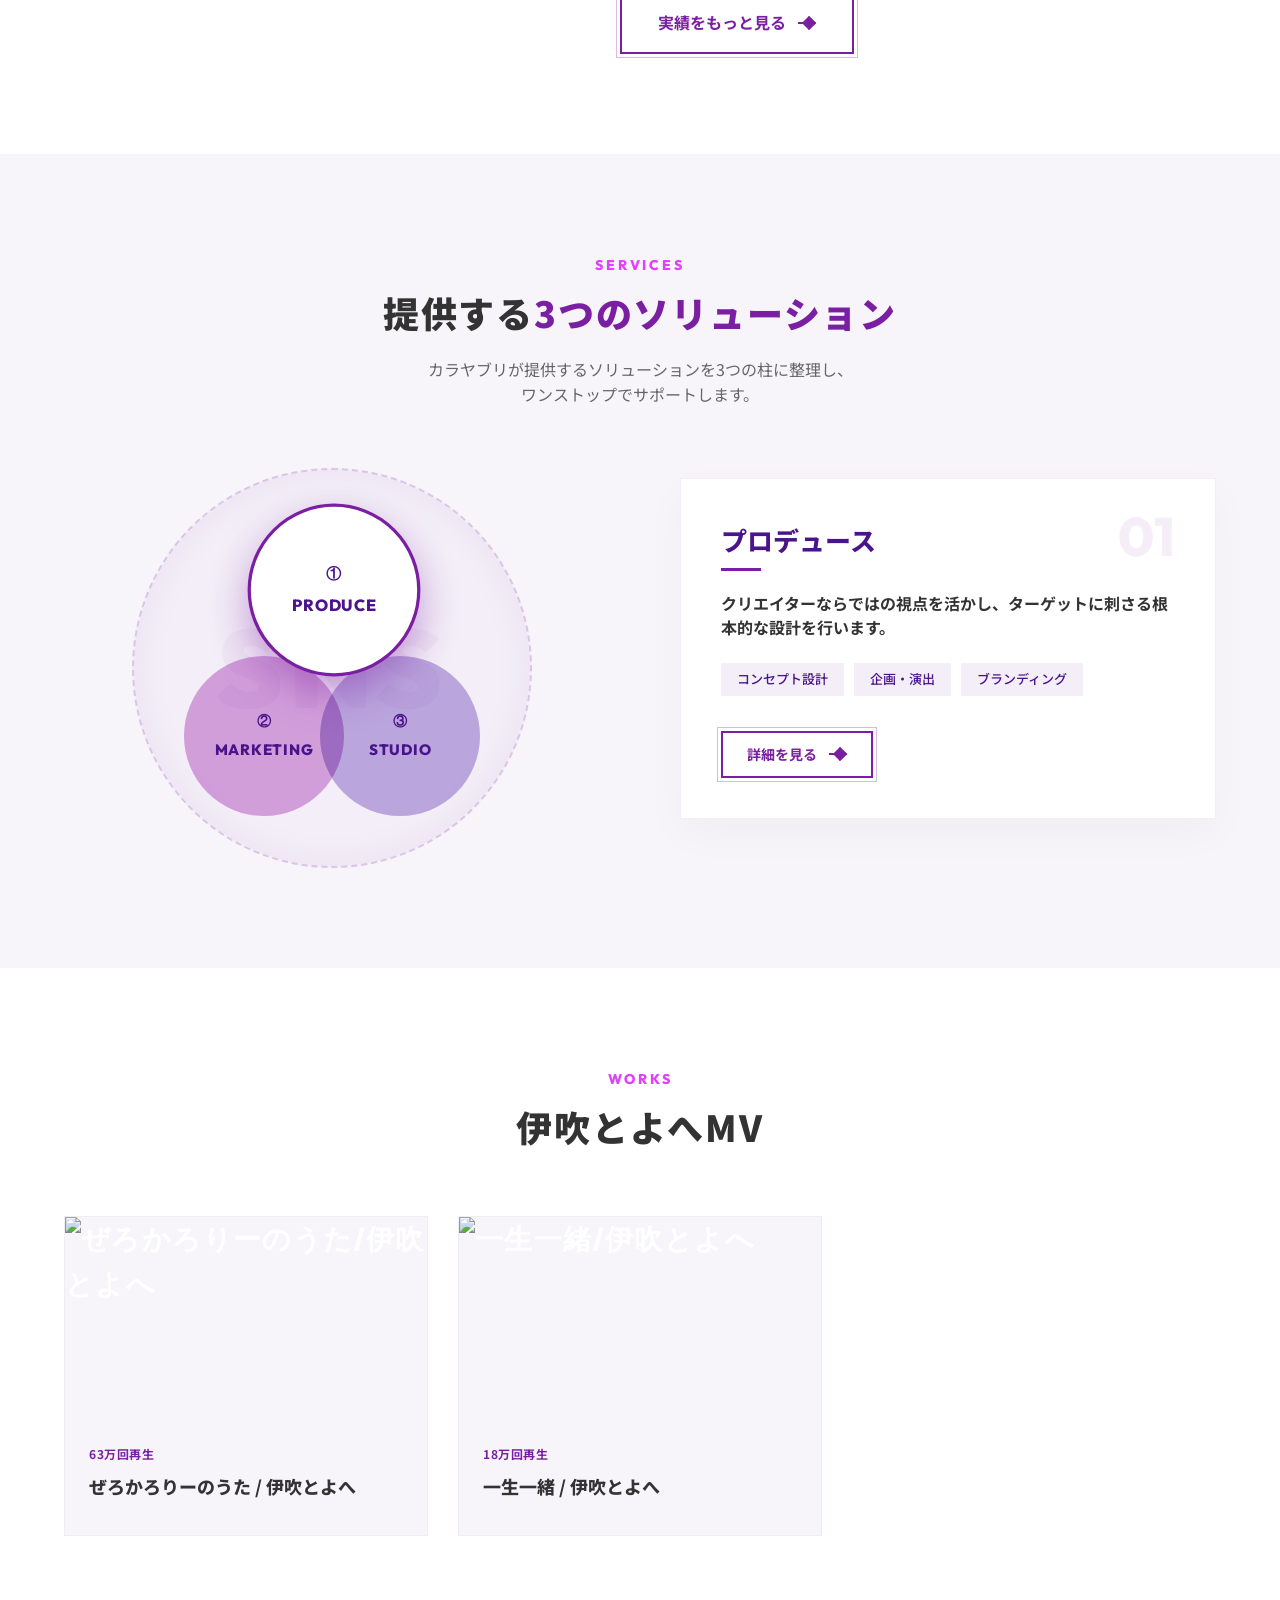
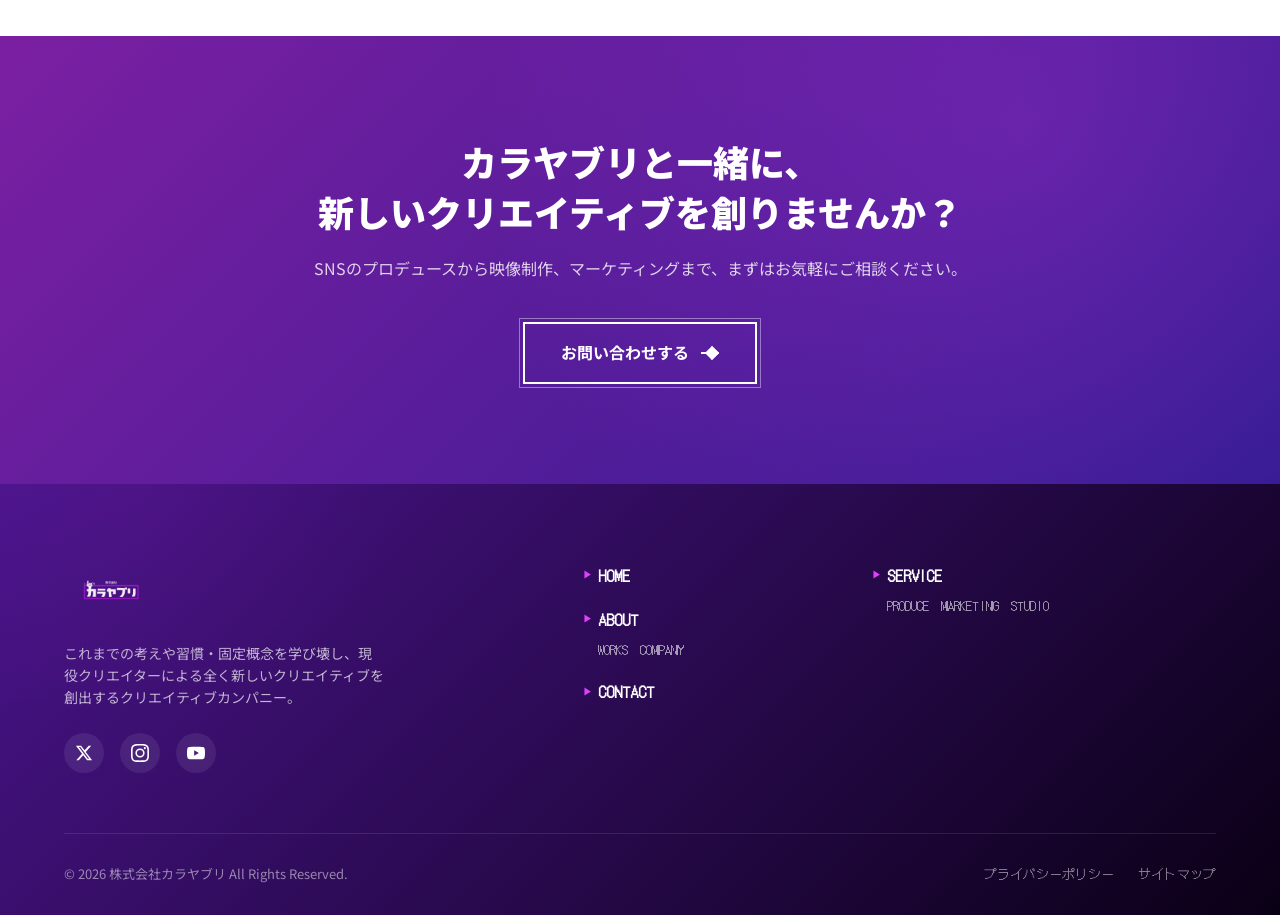
==== commit 6ccc9a01: "feat: add service flow gallery and format cards with reference images, adjust styling" ====
--- a/index.html
+++ b/index.html
@@ -1,13 +1,16 @@
 <!DOCTYPE html>
 <html lang="ja">
+
 <head>
   <meta charset="UTF-8">
   <meta name="viewport" content="width=device-width, initial-scale=1.0">
   <title>株式会社カラヤブリ | 常識を学び壊し、新しいクリエイティブを創出する</title>
-  <meta name="description" content="株式会社カラヤブリは、現役クリエイターによるプロデュース、マーケティング、映像制作を通じて、企業のSNSの悩みに寄り添いワンストップで解決へ導くクリエイティブカンパニーです。">
+  <meta name="description"
+    content="株式会社カラヤブリは、現役クリエイターによるプロデュース、マーケティング、映像制作を通じて、企業のSNSの悩みに寄り添いワンストップで解決へ導くクリエイティブカンパニーです。">
   <link rel="stylesheet" href="css/common.css?v=20260608">
-  <link rel="stylesheet" href="css/pages.css?v=20260608">
+  <link rel="stylesheet" href="css/pages.css?v=20260622">
 </head>
+
 <body>
 
   <script>
@@ -21,7 +24,8 @@
   <div id="opening-overlay">
     <div class="opening-container">
       <div class="opening-logo-wrapper">
-        <img id="opening-logo-img" src="assets/images/logo_outline.png" alt="株式会社カラヤブリ" style="width: 100%; max-width: 320px; height: auto; display: block; margin: 0 auto; opacity: 0;">
+        <img id="opening-logo-img" src="assets/images/logo_outline.png" alt="株式会社カラヤブリ"
+          style="width: 100%; max-width: 320px; height: auto; display: block; margin: 0 auto; opacity: 0;">
       </div>
     </div>
   </div>
@@ -32,7 +36,7 @@
       <a href="index.html" class="logo-link">
         <img src="assets/images/logo_outline.png" alt="株式会社カラヤブリ" class="logo-img">
       </a>
-      
+
       <button class="hamburger-btn" aria-label="メニューを開く">
         <span></span>
         <span></span>
@@ -49,7 +53,8 @@
 
       <a href="contact.html" class="header-contact-btn">
         <svg viewBox="0 0 24 24">
-          <path d="M20 4H4c-1.1 0-1.99.9-1.99 2L2 18c0 1.1.9 2 2 2h16c1.1 0 2-.9 2-2V6c0-1.1-.9-2-2-2zm0 4l-8 5-8-5V6l8 5 8-5v2z"/>
+          <path
+            d="M20 4H4c-1.1 0-1.99.9-1.99 2L2 18c0 1.1.9 2 2 2h16c1.1 0 2-.9 2-2V6c0-1.1-.9-2-2-2zm0 4l-8 5-8-5V6l8 5 8-5v2z" />
         </svg>
         <span>CONTACT</span>
       </a>
@@ -63,9 +68,11 @@
       <div class="hero-content">
         <p class="hero-sub">SNSに関する全てをサポートします</p>
         <h1 class="hero-title">
-          これまでの考えや習慣・固定概念を<br class="pc-only">
-          学び壊し、全く新しいクリエイティブを<br class="pc-only">
-          創出します。
+          これまでの常識や<br>
+          習慣・固定概念を<br>
+          学び壊し、全く新しい<br>
+          クリエイティブを<br>
+          創出します
         </h1>
         <div class="hero-action">
           <a href="about.html" class="btn-yaburi">
@@ -90,9 +97,10 @@
         </div>
         <div class="reveal-fade reveal-delay-2 about-text-wrapper">
           <p class="section-subtitle">About Us</p>
-          <h2 class="about-title-main">代表メッセージ</h2>
+          <h2 class="about-title-main">代表挨拶</h2>
           <p class="about-msg-text">
             現役クリエイターの伊吹が代表を務めるクリエイティブチームです。自身が「伊吹とよへ」として最前線でSNS活動を行ってきた経験とノウハウを活かし、アカウントの戦略立案から運用、コンテンツ制作まで、SNSに関するすべての業務をワンストップでサポートいたします。
+            ▶︎伊吹さんから一言もらえたら
           </p>
           <!-- Creator Account Intro -->
           <div class="creator-intro-box">
@@ -107,19 +115,31 @@
             </div>
             <div class="creator-sns-links">
               <a href="https://www.youtube.com/@ibukitoyohe" target="_blank" class="creator-sns-link">
-                <svg viewBox="0 0 24 24" class="sns-icon"><path d="M23.498 6.163a3.003 3.003 0 00-2.11-2.11C19.518 3.545 12 3.545 12 3.545s-7.518 0-9.388.508a3.003 3.003 0 00-2.11 2.11C0 8.033 0 12 0 12s0 3.967.502 5.837a3.003 3.003 0 002.11 2.11c1.87.508 9.388.508 9.388.508s7.518 0 9.388-.508a3.003 3.003 0 002.11-2.11C24 15.967 24 12 24 12s0-3.967-.502-5.837zM9.545 15.568V8.432L15.818 12l-6.273 3.568z"/></svg>
+                <svg viewBox="0 0 24 24" class="sns-icon">
+                  <path
+                    d="M23.498 6.163a3.003 3.003 0 00-2.11-2.11C19.518 3.545 12 3.545 12 3.545s-7.518 0-9.388.508a3.003 3.003 0 00-2.11 2.11C0 8.033 0 12 0 12s0 3.967.502 5.837a3.003 3.003 0 002.11 2.11c1.87.508 9.388.508 9.388.508s7.518 0 9.388-.508a3.003 3.003 0 002.11-2.11C24 15.967 24 12 24 12s0-3.967-.502-5.837zM9.545 15.568V8.432L15.818 12l-6.273 3.568z" />
+                </svg>
                 <span>YouTube</span>
               </a>
               <a href="https://www.instagram.com/ibukitoyohe0709/" target="_blank" class="creator-sns-link">
-                <svg viewBox="0 0 24 24" class="sns-icon"><path d="M12 2.163c3.204 0 3.584.012 4.85.07 3.252.148 4.771 1.691 4.919 4.919.058 1.265.069 1.645.069 4.849 0 3.205-.012 3.584-.069 4.849-.149 3.225-1.664 4.771-4.919 4.919-1.266.058-1.644.07-4.85.07-3.204 0-3.584-.012-4.849-.07-3.26-.149-4.771-1.699-4.919-4.92-.058-1.265-.07-1.644-.07-4.849 0-3.204.013-3.583.07-4.849.149-3.227 1.664-4.771 4.919-4.919 1.266-.057 1.645-.069 4.849-.069zM12 0C8.741 0 8.333.014 7.053.072 2.695.272.273 2.69.073 7.051.014 8.333 0 8.741 0 12c0 3.259.014 3.668.072 4.948.2 4.358 2.618 6.78 6.98 6.98 1.281.058 1.689.072 4.948.072 3.259 0 3.668-.014 4.948-.072 4.354-.2 6.782-2.618 6.979-6.98.059-1.28.073-1.689.073-4.948 0-3.259-.014-3.667-.072-4.947-.196-4.354-2.617-6.78-6.979-6.98C15.668.014 15.259 0 12 0zm0 5.838a6.162 6.162 0 100 12.324 6.162 6.162 0 000-12.324zM12 16a4 4 0 110-8 4 4 0 010 8zm6.406-11.845a1.44 1.44 0 100 2.881 1.44 1.44 0 000-2.881z"/></svg>
+                <svg viewBox="0 0 24 24" class="sns-icon">
+                  <path
+                    d="M12 2.163c3.204 0 3.584.012 4.85.07 3.252.148 4.771 1.691 4.919 4.919.058 1.265.069 1.645.069 4.849 0 3.205-.012 3.584-.069 4.849-.149 3.225-1.664 4.771-4.919 4.919-1.266.058-1.644.07-4.85.07-3.204 0-3.584-.012-4.849-.07-3.26-.149-4.771-1.699-4.919-4.92-.058-1.265-.07-1.644-.07-4.849 0-3.204.013-3.583.07-4.849.149-3.227 1.664-4.771 4.919-4.919 1.266-.057 1.645-.069 4.849-.069zM12 0C8.741 0 8.333.014 7.053.072 2.695.272.273 2.69.073 7.051.014 8.333 0 8.741 0 12c0 3.259.014 3.668.072 4.948.2 4.358 2.618 6.78 6.98 6.98 1.281.058 1.689.072 4.948.072 3.259 0 3.668-.014 4.948-.072 4.354-.2 6.782-2.618 6.979-6.98.059-1.28.073-1.689.073-4.948 0-3.259-.014-3.667-.072-4.947-.196-4.354-2.617-6.78-6.979-6.98C15.668.014 15.259 0 12 0zm0 5.838a6.162 6.162 0 100 12.324 6.162 6.162 0 000-12.324zM12 16a4 4 0 110-8 4 4 0 010 8zm6.406-11.845a1.44 1.44 0 100 2.881 1.44 1.44 0 000-2.881z" />
+                </svg>
                 <span>Instagram</span>
               </a>
               <a href="https://www.tiktok.com/@ibukitoyohedayo" target="_blank" class="creator-sns-link">
-                <svg viewBox="0 0 24 24" class="sns-icon"><path d="M12.53.02C13.84 0 15.14.01 16.44 0c.08 1.53.63 3.09 1.75 4.17 1.12 1.11 2.7 1.62 4.24 1.79v4.03c-1.44-.17-2.81-.74-3.99-1.66-.49-.39-.94-.85-1.32-1.35v6.52c-.03 2.1-.94 4.22-2.63 5.48-1.78 1.34-4.23 1.71-6.39 1.04-2.31-.72-4.23-2.68-4.73-5.07-.6-2.83.67-5.91 3.12-7.29 1.4-.78 3.03-1.01 4.6-.68v4.07c-1.12-.39-2.39-.16-3.29.62-.84.72-1.18 1.89-.91 2.96.28 1.09 1.3 1.88 2.4 1.85 1.29.04 2.45-.89 2.62-2.17.07-.54.06-1.09.06-1.63V.02h.16z"/></svg>
+                <svg viewBox="0 0 24 24" class="sns-icon">
+                  <path
+                    d="M12.53.02C13.84 0 15.14.01 16.44 0c.08 1.53.63 3.09 1.75 4.17 1.12 1.11 2.7 1.62 4.24 1.79v4.03c-1.44-.17-2.81-.74-3.99-1.66-.49-.39-.94-.85-1.32-1.35v6.52c-.03 2.1-.94 4.22-2.63 5.48-1.78 1.34-4.23 1.71-6.39 1.04-2.31-.72-4.23-2.68-4.73-5.07-.6-2.83.67-5.91 3.12-7.29 1.4-.78 3.03-1.01 4.6-.68v4.07c-1.12-.39-2.39-.16-3.29.62-.84.72-1.18 1.89-.91 2.96.28 1.09 1.3 1.88 2.4 1.85 1.29.04 2.45-.89 2.62-2.17.07-.54.06-1.09.06-1.63V.02h.16z" />
+                </svg>
                 <span>TikTok</span>
               </a>
               <a href="https://x.com/ibukitoyohedayo" target="_blank" class="creator-sns-link">
-                <svg viewBox="0 0 24 24" class="sns-icon"><path d="M18.244 2.25h3.308l-7.227 8.26 8.502 11.24H16.17l-5.214-6.817L4.99 21.75H1.68l7.73-8.835L1.254 2.25H8.08l4.713 6.231zm-1.161 17.52h1.833L7.084 4.126H5.117z"/></svg>
+                <svg viewBox="0 0 24 24" class="sns-icon">
+                  <path
+                    d="M18.244 2.25h3.308l-7.227 8.26 8.502 11.24H16.17l-5.214-6.817L4.99 21.75H1.68l7.73-8.835L1.254 2.25H8.08l4.713 6.231zm-1.161 17.52h1.833L7.084 4.126H5.117z" />
+                </svg>
                 <span>X</span>
               </a>
             </div>
@@ -143,7 +163,8 @@
       <div class="section-title-wrap reveal-fade">
         <p class="section-subtitle">Services</p>
         <h2 class="section-title">提供する<span>3つのソリューション</span></h2>
-        <p class="section-desc-sub">カラヤブリが提供するソリューションを3つの柱に整理し、ワンストップでサポートします。</p>
+        <p class="section-desc-sub">カラヤブリが提供するソリューションを3つの柱に整理し、<br>
+          ワンストップでサポートします。</p>
       </div>
 
       <!-- Interactive Venn Diagram Visualization -->
@@ -152,18 +173,18 @@
           <!-- Large Base representing SNS Area -->
           <div class="service-circle-bg">
             <span class="sns-bg-text">SNS</span>
-            
+
             <!-- Three overlapping nested circles -->
             <div class="service-diag-part part-produce active" data-service="produce">
               <span class="part-num">①</span>
               <span class="part-label">PRODUCE</span>
             </div>
-            
+
             <div class="service-diag-part part-marketing" data-service="marketing">
               <span class="part-num">②</span>
               <span class="part-label">MARKETING</span>
             </div>
-            
+
             <div class="service-diag-part part-video" data-service="video">
               <span class="part-num">③</span>
               <span class="part-label">STUDIO</span>
@@ -230,7 +251,7 @@
     <div class="container">
       <div class="section-title-wrap reveal-fade">
         <p class="section-subtitle">Works</p>
-        <h2 class="section-title">実績紹介</h2>
+        <h2 class="section-title">伊吹とよへMV</h2>
       </div>
 
 
@@ -241,14 +262,17 @@
         <a href="https://youtu.be/A1MLXP5Tsn0?si=dBFtoSz1M7Hn-1nl" target="_blank" class="works-card play-hover">
           <div class="works-thumbnail-wrapper">
             <div class="works-thumbnail">
-              <img src="https://img.youtube.com/vi/A1MLXP5Tsn0/hqdefault.jpg" alt="ぜろかろりーのうた/伊吹とよへ" style="width: 100%; height: 100%; object-fit: cover;">
+              <img src="https://img.youtube.com/vi/A1MLXP5Tsn0/hqdefault.jpg" alt="ぜろかろりーのうた/伊吹とよへ"
+                style="width: 100%; height: 100%; object-fit: cover;">
               <div class="play-icon-overlay">
-                <svg viewBox="0 0 24 24"><path d="M8 5v14l11-7z"/></svg>
+                <svg viewBox="0 0 24 24">
+                  <path d="M8 5v14l11-7z" />
+                </svg>
               </div>
             </div>
           </div>
           <div class="works-info">
-            <span class="works-tag">映像制作・プロデュース</span>
+            <span class="works-tag">63万回再生</span>
             <h3 class="works-item-title">ぜろかろりーのうた / 伊吹とよへ</h3>
           </div>
         </a>
@@ -257,18 +281,21 @@
         <a href="https://youtu.be/VbT0x2Kn_CU?si=xGglia--JVnFMGNK" target="_blank" class="works-card play-hover">
           <div class="works-thumbnail-wrapper">
             <div class="works-thumbnail">
-              <img src="https://img.youtube.com/vi/VbT0x2Kn_CU/hqdefault.jpg" alt="一生一緒/伊吹とよへ" style="width: 100%; height: 100%; object-fit: cover;">
+              <img src="https://img.youtube.com/vi/VbT0x2Kn_CU/hqdefault.jpg" alt="一生一緒/伊吹とよへ"
+                style="width: 100%; height: 100%; object-fit: cover;">
               <div class="play-icon-overlay">
-                <svg viewBox="0 0 24 24"><path d="M8 5v14l11-7z"/></svg>
+                <svg viewBox="0 0 24 24">
+                  <path d="M8 5v14l11-7z" />
+                </svg>
               </div>
             </div>
           </div>
           <div class="works-info">
-            <span class="works-tag">映像制作・プロデュース</span>
+            <span class="works-tag">18万回再生</span>
             <h3 class="works-item-title">一生一緒 / 伊吹とよへ</h3>
           </div>
         </a>
-    </div>
+      </div>
   </section>
 
 
@@ -297,13 +324,22 @@
           </p>
           <div class="footer-socials">
             <a href="#" class="footer-social-link" aria-label="X">
-              <svg viewBox="0 0 24 24"><path d="M18.244 2.25h3.308l-7.227 8.26 8.502 11.24H16.17l-5.214-6.817L4.99 21.75H1.68l7.73-8.835L1.254 2.25H8.08l4.713 6.231zm-1.161 17.52h1.833L7.084 4.126H5.117z"/></svg>
+              <svg viewBox="0 0 24 24">
+                <path
+                  d="M18.244 2.25h3.308l-7.227 8.26 8.502 11.24H16.17l-5.214-6.817L4.99 21.75H1.68l7.73-8.835L1.254 2.25H8.08l4.713 6.231zm-1.161 17.52h1.833L7.084 4.126H5.117z" />
+              </svg>
             </a>
             <a href="#" class="footer-social-link" aria-label="Instagram">
-              <svg viewBox="0 0 24 24"><path d="M12 2.163c3.204 0 3.584.012 4.85.07 3.252.148 4.771 1.691 4.919 4.919.058 1.265.069 1.645.069 4.849 0 3.205-.012 3.584-.069 4.849-.149 3.225-1.664 4.771-4.919 4.919-1.266.058-1.644.07-4.85.07-3.204 0-3.584-.012-4.849-.07-3.26-.149-4.771-1.699-4.919-4.92-.058-1.265-.07-1.644-.07-4.849 0-3.204.013-3.583.07-4.849.149-3.227 1.664-4.771 4.919-4.919 1.266-.057 1.645-.069 4.849-.069zM12 0C8.741 0 8.333.014 7.053.072 2.695.272.273 2.69.073 7.051.014 8.333 0 8.741 0 12c0 3.259.014 3.668.072 4.948.2 4.358 2.618 6.78 6.98 6.98 1.281.058 1.689.072 4.948.072 3.259 0 3.668-.014 4.948-.072 4.354-.2 6.782-2.618 6.979-6.98.059-1.28.073-1.689.073-4.948 0-3.259-.014-3.667-.072-4.947-.196-4.354-2.617-6.78-6.979-6.98C15.668.014 15.259 0 12 0zm0 5.838a6.162 6.162 0 100 12.324 6.162 6.162 0 000-12.324zM12 16a4 4 0 110-8 4 4 0 010 8zm6.406-11.845a1.44 1.44 0 100 2.881 1.44 1.44 0 000-2.881z"/></svg>
+              <svg viewBox="0 0 24 24">
+                <path
+                  d="M12 2.163c3.204 0 3.584.012 4.85.07 3.252.148 4.771 1.691 4.919 4.919.058 1.265.069 1.645.069 4.849 0 3.205-.012 3.584-.069 4.849-.149 3.225-1.664 4.771-4.919 4.919-1.266.058-1.644.07-4.85.07-3.204 0-3.584-.012-4.849-.07-3.26-.149-4.771-1.699-4.919-4.92-.058-1.265-.07-1.644-.07-4.849 0-3.204.013-3.583.07-4.849.149-3.227 1.664-4.771 4.919-4.919 1.266-.057 1.645-.069 4.849-.069zM12 0C8.741 0 8.333.014 7.053.072 2.695.272.273 2.69.073 7.051.014 8.333 0 8.741 0 12c0 3.259.014 3.668.072 4.948.2 4.358 2.618 6.78 6.98 6.98 1.281.058 1.689.072 4.948.072 3.259 0 3.668-.014 4.948-.072 4.354-.2 6.782-2.618 6.979-6.98.059-1.28.073-1.689.073-4.948 0-3.259-.014-3.667-.072-4.947-.196-4.354-2.617-6.78-6.979-6.98C15.668.014 15.259 0 12 0zm0 5.838a6.162 6.162 0 100 12.324 6.162 6.162 0 000-12.324zM12 16a4 4 0 110-8 4 4 0 010 8zm6.406-11.845a1.44 1.44 0 100 2.881 1.44 1.44 0 000-2.881z" />
+              </svg>
             </a>
             <a href="#" class="footer-social-link" aria-label="YouTube">
-              <svg viewBox="0 0 24 24"><path d="M23.498 6.163a3.003 3.003 0 00-2.11-2.11C19.518 3.545 12 3.545 12 3.545s-7.518 0-9.388.508a3.003 3.003 0 00-2.11 2.11C0 8.033 0 12 0 12s0 3.967.502 5.837a3.003 3.003 0 002.11 2.11c1.87.508 9.388.508 9.388.508s7.518 0 9.388-.508a3.003 3.003 0 002.11-2.11C24 15.967 24 12 24 12s0-3.967-.502-5.837zM9.545 15.568V8.432L15.818 12l-6.273 3.568z"/></svg>
+              <svg viewBox="0 0 24 24">
+                <path
+                  d="M23.498 6.163a3.003 3.003 0 00-2.11-2.11C19.518 3.545 12 3.545 12 3.545s-7.518 0-9.388.508a3.003 3.003 0 00-2.11 2.11C0 8.033 0 12 0 12s0 3.967.502 5.837a3.003 3.003 0 002.11 2.11c1.87.508 9.388.508 9.388.508s7.518 0 9.388-.508a3.003 3.003 0 002.11-2.11C24 15.967 24 12 24 12s0-3.967-.502-5.837zM9.545 15.568V8.432L15.818 12l-6.273 3.568z" />
+              </svg>
             </a>
           </div>
         </div>
@@ -350,4 +386,5 @@
   <script src="js/gsap.min.js"></script>
   <script src="js/main.js?v=20260608"></script>
 </body>
-</html>
+
+</html>
--- a/css/common.css
+++ b/css/common.css
@@ -591,7 +591,7 @@
 .section-title {
   font-family: var(--font-jp);
   font-weight: 900;
-  font-size: 38px;
+  font-size: 36px;
   letter-spacing: 0.05em;
   color: var(--text-dark);
   display: inline-block;
--- a/css/pages.css
+++ b/css/pages.css
@@ -1643,6 +1643,81 @@
   width: 8px;
   height: 8px;
   background-color: var(--accent-color);
+}
+
+/* --- service-flow-gallery --- */
+.service-flow-gallery {
+  width: 100%;
+  overflow: hidden;
+  background-color: var(--bg-color);
+  padding: 40px 0;
+  position: relative;
+  display: flex;
+  align-items: center;
+  border-bottom: 1px solid rgba(123, 31, 162, 0.05);
+}
+
+.service-flow-gallery::before,
+.service-flow-gallery::after {
+  content: '';
+  position: absolute;
+  top: 0;
+  width: 150px;
+  height: 100%;
+  z-index: 2;
+  pointer-events: none;
+}
+
+.service-flow-gallery::before {
+  left: 0;
+  background: linear-gradient(90deg, var(--bg-color) 0%, transparent 100%);
+}
+
+.service-flow-gallery::after {
+  right: 0;
+  background: linear-gradient(270deg, var(--bg-color) 0%, transparent 100%);
+}
+
+.flow-track {
+  display: flex;
+  width: max-content;
+}
+
+.flow-list {
+  display: flex;
+  gap: 24px;
+  padding-right: 24px;
+  animation: infiniteScroll 30s linear infinite;
+}
+
+.flow-item {
+  width: 320px;
+  height: 180px;
+  border-radius: 8px;
+  overflow: hidden;
+  box-shadow: 0 4px 15px rgba(0, 0, 0, 0.08);
+  border: 1px solid rgba(123, 31, 162, 0.08);
+  flex-shrink: 0;
+}
+
+.flow-item img {
+  width: 100%;
+  height: 100%;
+  object-fit: cover;
+  transition: transform 0.5s ease;
+}
+
+.flow-item:hover img {
+  transform: scale(1.05);
+}
+
+@keyframes infiniteScroll {
+  0% {
+    transform: translateX(0);
+  }
+  100% {
+    transform: translateX(-100%);
+  }
 }
 
 /* ==========================================
@@ -1863,6 +1938,14 @@
   border: 1px solid rgba(123, 31, 162, 0.04);
   padding: 24px;
   transition: var(--transition-smooth);
+  display: flex;
+  flex-direction: column;
+}
+
+.format-card-body {
+  flex-grow: 1;
+  display: flex;
+  flex-direction: column;
 }
 
 .format-grid li:hover {
@@ -1870,6 +1953,18 @@
   border-color: rgba(123, 31, 162, 0.15);
   box-shadow: 0 10px 30px rgba(123, 31, 162, 0.05);
   transform: translateY(-3px);
+}
+
+.format-grid li.bg-image-item {
+  background-image: linear-gradient(rgba(247, 245, 250, 0.45), rgba(247, 245, 250, 0.45)), url('../assets/images/service_ad_bg.jpg');
+  background-size: cover;
+  background-position: center bottom;
+  border-color: rgba(123, 31, 162, 0.1);
+}
+
+.format-grid li.bg-image-item:hover {
+  background-image: linear-gradient(rgba(255, 255, 255, 0.30), rgba(255, 255, 255, 0.30)), url('../assets/images/service_ad_bg.jpg');
+  border-color: rgba(123, 31, 162, 0.25);
 }
 
 .format-tag {
@@ -1897,6 +1992,42 @@
   font-size: 13.5px !important;
   color: var(--text-muted);
   line-height: 1.6;
+}
+
+.format-img-wrapper {
+  margin-top: 16px;
+  border-radius: 6px;
+  overflow: hidden;
+  box-shadow: 0 4px 12px rgba(0, 0, 0, 0.08);
+  border: 1px solid rgba(123, 31, 162, 0.1);
+  transition: var(--transition-smooth);
+  width: 100%;
+  aspect-ratio: 16 / 9;
+}
+
+.format-img-wrapper img {
+  width: 100%;
+  height: 100%;
+  object-fit: cover;
+  display: block;
+  transition: var(--transition-smooth);
+}
+
+.format-img-wrapper img.crop-letterbox {
+  transform: scale(1.35) !important;
+}
+
+.format-grid li:hover .format-img-wrapper {
+  box-shadow: 0 8px 24px rgba(123, 31, 162, 0.18);
+  border-color: rgba(123, 31, 162, 0.25);
+}
+
+.format-grid li:hover .format-img-wrapper img {
+  transform: scale(1.03) !important;
+}
+
+.format-grid li:hover .format-img-wrapper img.crop-letterbox {
+  transform: scale(1.39) !important;
 }
 
 @media (max-width: 900px) {
